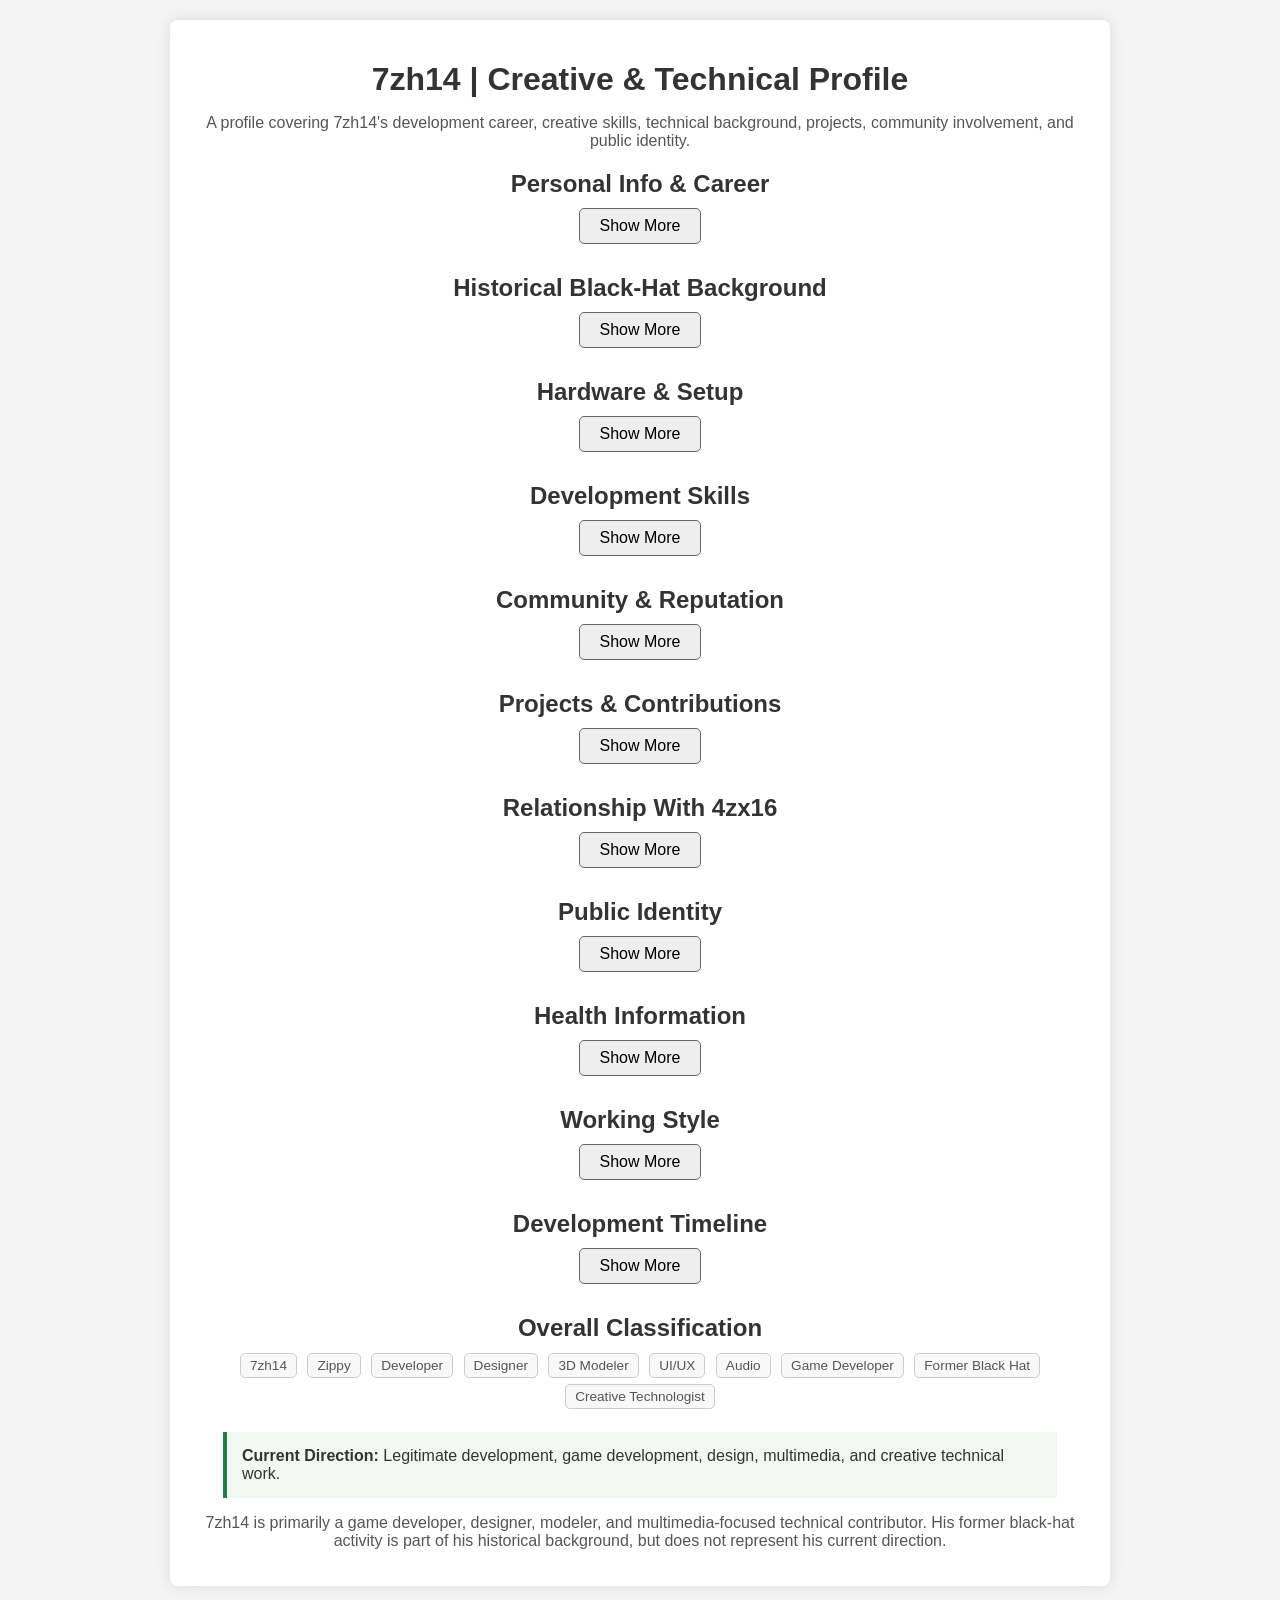
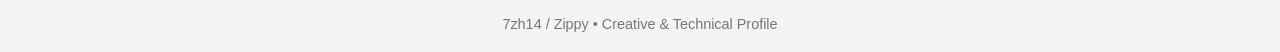
==== individual/7zh14.html @ 6851d2dc "Update 7zh14.html" ====
<!DOCTYPE html>
<html lang="en">
<head>
  <meta charset="UTF-8">
  <meta name="viewport" content="width=device-width, initial-scale=1.0">
  <meta name="robots" content="index, follow">
  <meta name="description" content="Discover the development career, creative work, technical background, community roles, and public presence of 7zh14.">
  <meta name="keywords" content="7zh14, Zippy, Developer, Game Dev, 3D Modeling, UI/UX, Audio Design, Unreal Engine, Unity, Bloodware, Dead Lantern Games, Velxy Studios, ARZA, Krynet">
  <meta name="author" content="7zh14">
  <title>7zh14 | Creative & Technical Profile</title>

  <link rel="stylesheet" href="styles.css">

  <style>
    body {
      font-family: Arial, sans-serif;
      background: #f4f4f4;
      margin: 0;
      padding: 20px;
      color: #333;
    }

    .container {
      max-width: 900px;
      margin: auto;
      background: #fff;
      padding: 20px;
      border-radius: 8px;
      box-shadow: 0 0 15px rgba(0,0,0,0.1);
    }

    h1, h2, h3 {
      text-align: center;
      margin-bottom: 0.5rem;
    }

    p {
      text-align: center;
      color: #555;
    }

    ul {
      max-width: 800px;
      margin: 10px auto 20px auto;
      padding-left: 20px;
    }

    li {
      margin-bottom: 6px;
      color: #444;
    }

    a {
      color: #007acc;
      text-decoration: none;
    }

    a:hover {
      text-decoration: underline;
    }

    button {
      display: block;
      margin: 10px auto 30px auto;
      padding: 0.5rem 1.2rem;
      font-size: 1rem;
      cursor: pointer;
      border-radius: 5px;
      border: 1px solid #666;
      background: #eee;
      transition: background 0.3s ease;
    }

    button:hover {
      background: #ddd;
    }

    .hidden-section {
      display: none;
      max-width: 850px;
      margin: auto;
    }

    .status-box {
      max-width: 800px;
      margin: 15px auto;
      padding: 15px;
      border-left: 4px solid #555;
      background: #f1f1f1;
    }

    .historical {
      border-left-color: #8b0000;
      background: #faf0f0;
    }

    .current {
      border-left-color: #287a45;
      background: #f0f8f2;
    }

    .tag {
      display: inline-block;
      padding: 4px 9px;
      margin: 3px;
      border: 1px solid #ccc;
      border-radius: 5px;
      font-size: 0.85rem;
      color: #555;
      background: #f8f8f8;
    }

    footer {
      margin-top: 30px;
      text-align: center;
      color: #777;
      font-size: 0.9rem;
    }
  </style>
</head>

<body>

<div class="container">

  <h1>7zh14 | Creative & Technical Profile</h1>

  <p>
    A profile covering 7zh14's development career, creative skills,
    technical background, projects, community involvement, and public identity.
  </p>

  <!-- PERSONAL INFO -->
  <section>
    <h2>Personal Info & Career</h2>

    <button type="button" onclick="toggleVisibility('career-details')">
      Show More
    </button>

    <div id="career-details" class="hidden-section">
      <ul>
        <li><strong>Real Name:</strong> Unknown</li>
        <li><strong>Primary Handle:</strong> 7zh14</li>
        <li><strong>Known Alias:</strong> Zippy</li>
        <li><strong>Personality:</strong> ISTP</li>
        <li><strong>Role:</strong> Co-founder of Bloodware Inc., Dead Lantern Games (DLG), Velxy Studios (WSI), ARZA, and Krynet</li>
        <li><strong>Career Timeline:</strong> Roblox development (2018–2024) → Unreal Engine & Unity development (2024–present)</li>
        <li><strong>Primary Skills:</strong> 3D modeling, audio design, UI/UX, light scripting, and game development</li>
        <li><strong>Programming:</strong> Not his primary specialization</li>
        <li><strong>Other Work:</strong> Full-time bar bouncer</li>
      </ul>
    </div>
  </section>

  <!-- HISTORICAL BLACK HAT -->
  <section>
    <h2>Historical Black-Hat Background</h2>

    <button type="button" onclick="toggleVisibility('blackhat-details')">
      Show More
    </button>

    <div id="blackhat-details" class="hidden-section">

      <div class="status-box historical">
        <strong>Historical Status:</strong>
        Former Black Hat
      </div>

      <ul>
        <li>Previously operated as an evil black hat</li>
        <li>Historically involved in underground technical activity</li>
        <li>Previously associated with offensive technical experimentation</li>
        <li>Developed technical knowledge during this period</li>
        <li>Built a reputation within underground technical communities</li>
      </ul>

      <h3>Current Status</h3>

      <div class="status-box current">
        <strong>Current Status:</strong>
        No longer an evil black hat.
      </div>

      <p>
        The black-hat period is historical context rather than a description
        of his current role or activities. His present focus is primarily
        development, game creation, design, multimedia, and legitimate
        technical projects.
      </p>

    </div>
  </section>

  <!-- HARDWARE -->
  <section>
    <h2>Hardware & Setup</h2>

    <button type="button" onclick="toggleVisibility('hardware-details')">
      Show More
    </button>

    <div id="hardware-details" class="hidden-section">

      <h3>Primary Laptop</h3>

      <ul>
        <li><strong>Model:</strong> Acer Predator Helios 16</li>
        <li><strong>CPU:</strong> Intel Core i9-14900HX</li>
        <li><strong>GPU:</strong> NVIDIA RTX 4070</li>
        <li><strong>RAM:</strong> 64 GB DDR5</li>
        <li><strong>Storage:</strong> 2 TB PCIe SSD</li>
      </ul>

      <h3>Consoles</h3>

      <ul>
        <li>PlayStation 3</li>
        <li>Nintendo Entertainment System (NES)</li>
        <li>PlayStation 5</li>
        <li>Xbox One S</li>
        <li>Xbox 360</li>
      </ul>

      <h3>Software & Tools</h3>

      <ul>
        <li>Unreal Engine</li>
        <li>Unity Engine</li>
        <li>Audio editing software</li>
        <li>UI/UX design tools</li>
        <li>3D modeling tools</li>
        <li>Development tools</li>
      </ul>

    </div>
  </section>

  <!-- DEVELOPMENT SKILLS -->
  <section>
    <h2>Development Skills</h2>

    <button type="button" onclick="toggleVisibility('skills-details')">
      Show More
    </button>

    <div id="skills-details" class="hidden-section">

      <h3>3D Modeling</h3>

      <ul>
        <li>3D asset creation</li>
        <li>Game assets</li>
        <li>Modeling for game projects</li>
        <li>Asset preparation and integration</li>
      </ul>

      <h3>UI/UX</h3>

      <ul>
        <li>User-interface design</li>
        <li>User-experience design</li>
        <li>Interface assets</li>
        <li>Visual layout</li>
        <li>Creative direction</li>
      </ul>

      <h3>Audio</h3>

      <ul>
        <li>Audio production</li>
        <li>Sound design</li>
        <li>Audio editing</li>
        <li>Music-related creative work</li>
      </ul>

      <h3>Scripting</h3>

      <ul>
        <li>Light scripting</li>
        <li>Game scripting</li>
        <li>Automation-oriented scripting</li>
        <li>Supporting programming work</li>
      </ul>

      <h3>Programming</h3>

      <p>
        Programming is not his primary specialization. He is more strongly
        associated with design, modeling, UI/UX, audio, and multimedia than
        with dedicated software engineering.
      </p>

    </div>
  </section>

  <!-- COMMUNITY -->
  <section>
    <h2>Community & Reputation</h2>

    <button type="button" onclick="toggleVisibility('community-details')">
      Show More
    </button>

    <div id="community-details" class="hidden-section">

      <ul>
        <li>Known primarily as a designer, modeler, and multimedia contributor</li>
        <li>Active in game-development communities</li>
        <li>Contributes UI/UX, models, audio, and scripting</li>
        <li>Associated with Degenerates Network</li>
        <li>Maintains a close friendship with 4zx16</li>
        <li>Collaborates with 4zx16 on multiple projects</li>
      </ul>

    </div>
  </section>

  <!-- PROJECTS -->
  <section>
    <h2>Projects & Contributions</h2>

    <button type="button" onclick="toggleVisibility('projects-details')">
      Show More
    </button>

    <div id="projects-details" class="hidden-section">

      <h3>Dead Lantern Games (DLG)</h3>

      <ul>
        <li>Contributes to mature horror and shooter projects</li>
        <li>Uses Unreal Engine</li>
        <li>Involved in creative development</li>
        <li>Contributes game assets, modeling, UI, and multimedia work</li>
      </ul>

      <h3>Velxy Studios (WSI)</h3>

      <ul>
        <li>Contributes to Unity-powered projects</li>
        <li>Focused toward youth-friendly game development</li>
        <li>Involved in creative and production work</li>
      </ul>

      <h3>ARZA</h3>

      <ul>
        <li>Co-founder</li>
        <li>Associated with PC hardware projects</li>
      </ul>

      <h3>Bloodware Inc.</h3>

      <ul>
        <li>Co-founder</li>
        <li>Associated with multiple independent projects and brands</li>
      </ul>

      <h3>Krynet</h3>

      <ul>
        <li>Co-founder</li>
        <li>Collaborates on the project with 4zx16</li>
        <li>Contributes from the creative and design side of the project</li>
      </ul>

    </div>
  </section>

  <!-- RELATIONSHIP -->
  <section>
    <h2>Relationship With 4zx16</h2>

    <button type="button" onclick="toggleVisibility('relationship-details')">
      Show More
    </button>

    <div id="relationship-details" class="hidden-section">

      <p>
        7zh14 and 4zx16 are close friends and long-term collaborators.
        Their individual specialties are distinct, despite working together
        on multiple projects.
      </p>

      <h3>7zh14's Focus</h3>

      <ul>
        <li>3D modeling</li>
        <li>UI/UX</li>
        <li>Audio</li>
        <li>Creative development</li>
        <li>Game development</li>
        <li>Light scripting</li>
        <li>Asset creation</li>
      </ul>

      <h3>Collaboration</h3>

      <ul>
        <li>Works with 4zx16 on shared projects</li>
        <li>Contributes creative and design work where appropriate</li>
        <li>Maintains a separate technical specialization</li>
      </ul>

    </div>
  </section>

  <!-- PUBLIC IDENTITY -->
  <section>
    <h2>Public Identity</h2>

    <button type="button" onclick="toggleVisibility('identity-details')">
      Show More
    </button>

    <div id="identity-details" class="hidden-section">

      <h3>Primary Identity</h3>

      <ul>
        <li><strong>Handle:</strong> 7zh14</li>
        <li><strong>Alias:</strong> Zippy</li>
      </ul>

      <h3>Public Platforms</h3>

      <ul>
        <li>Roblox</li>
        <li>Carrd</li>
        <li>SoundCloud</li>
        <li>Twitch</li>
        <li>Development and project pages</li>
      </ul>

      <h3>Roblox</h3>

      <ul>
        <li><strong>Legacy Identifier:</strong> 2828838275</li>
      </ul>

    </div>
  </section>

  <!-- HEALTH -->
  <section>
    <h2>Health Information</h2>

    <button type="button" onclick="toggleVisibility('health-details')">
      Show More
    </button>

    <div id="health-details" class="hidden-section">

      <ul>
        <li>CIPA / vision impairment</li>
        <li>GERD</li>
        <li>ADHD</li>
        <li>Cachexia</li>
        <li>Anxiety</li>
      </ul>

    </div>
  </section>

  <!-- WORKING STYLE -->
  <section>
    <h2>Working Style</h2>

    <button type="button" onclick="toggleVisibility('working-details')">
      Show More
    </button>

    <div id="working-details" class="hidden-section">

      <ul>
        <li>Highly independent</li>
        <li>Hands-on and experimentation-oriented</li>
        <li>Creative and technically inclined</li>
        <li>Comfortable across multiple game-development disciplines</li>
        <li>Moves between modeling, UI, audio, and scripting</li>
        <li>Focused on practical creation and experimentation</li>
        <li>Works alongside technically specialized collaborators</li>
      </ul>

    </div>
  </section>

  <!-- DEVELOPMENT TIMELINE -->
  <section>
    <h2>Development Timeline</h2>

    <button type="button" onclick="toggleVisibility('timeline-details')">
      Show More
    </button>

    <div id="timeline-details" class="hidden-section">

      <h3>2018–2024 — Roblox Era</h3>

      <ul>
        <li>Roblox development</li>
        <li>Game scripting</li>
        <li>Game assets</li>
        <li>Modeling</li>
        <li>Creative experimentation</li>
      </ul>

      <h3>2024–Present — Broader Game Development</h3>

      <ul>
        <li>Transitioned toward Unreal Engine and Unity</li>
        <li>Expanded into 3D modeling</li>
        <li>Expanded UI/UX work</li>
        <li>Expanded audio and multimedia work</li>
        <li>Continued game-development and scripting work</li>
      </ul>

      <h3>Historical Security Period</h3>

      <ul>
        <li>Previously operated as an evil black hat</li>
        <li>Participated in underground technical activity</li>
        <li>Developed adversarial technical knowledge</li>
      </ul>

      <h3>Current Period</h3>

      <ul>
        <li>No longer operates as an evil black hat</li>
        <li>Focused on legitimate development</li>
        <li>Game development</li>
        <li>Creative technology</li>
        <li>Design and multimedia</li>
      </ul>

    </div>
  </section>

  <!-- CLASSIFICATION -->
  <section>
    <h2>Overall Classification</h2>

    <div style="text-align:center; max-width:850px; margin:auto;">

      <span class="tag">7zh14</span>
      <span class="tag">Zippy</span>
      <span class="tag">Developer</span>
      <span class="tag">Designer</span>
      <span class="tag">3D Modeler</span>
      <span class="tag">UI/UX</span>
      <span class="tag">Audio</span>
      <span class="tag">Game Developer</span>
      <span class="tag">Former Black Hat</span>
      <span class="tag">Creative Technologist</span>

    </div>

    <div class="status-box current" style="margin-top:20px;">
      <strong>Current Direction:</strong>
      Legitimate development, game development, design,
      multimedia, and creative technical work.
    </div>

    <p>
      7zh14 is primarily a game developer, designer, modeler, and
      multimedia-focused technical contributor. His former black-hat
      activity is part of his historical background, but does not
      represent his current direction.
    </p>

  </section>

</div>

<footer>
  7zh14 / Zippy • Creative & Technical Profile
</footer>

<script src="script.js" defer></script>

</body>
</html>
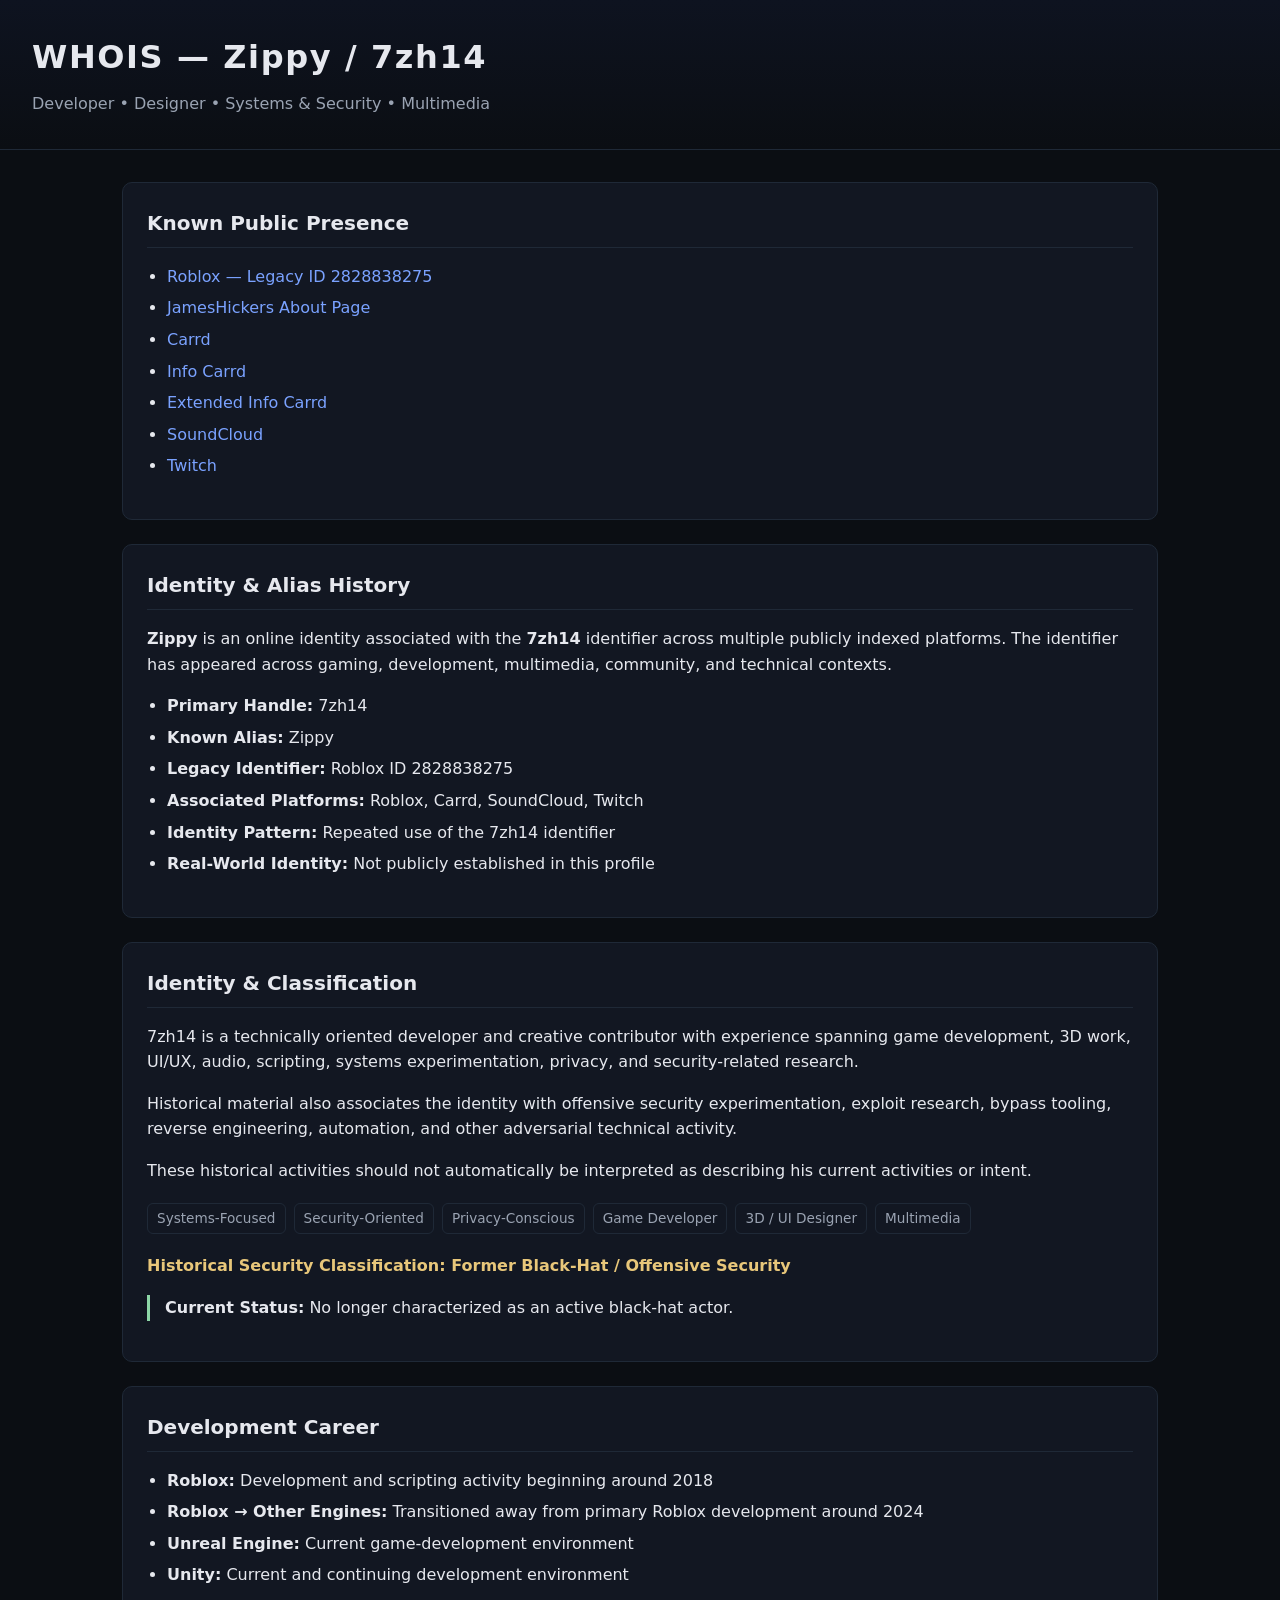
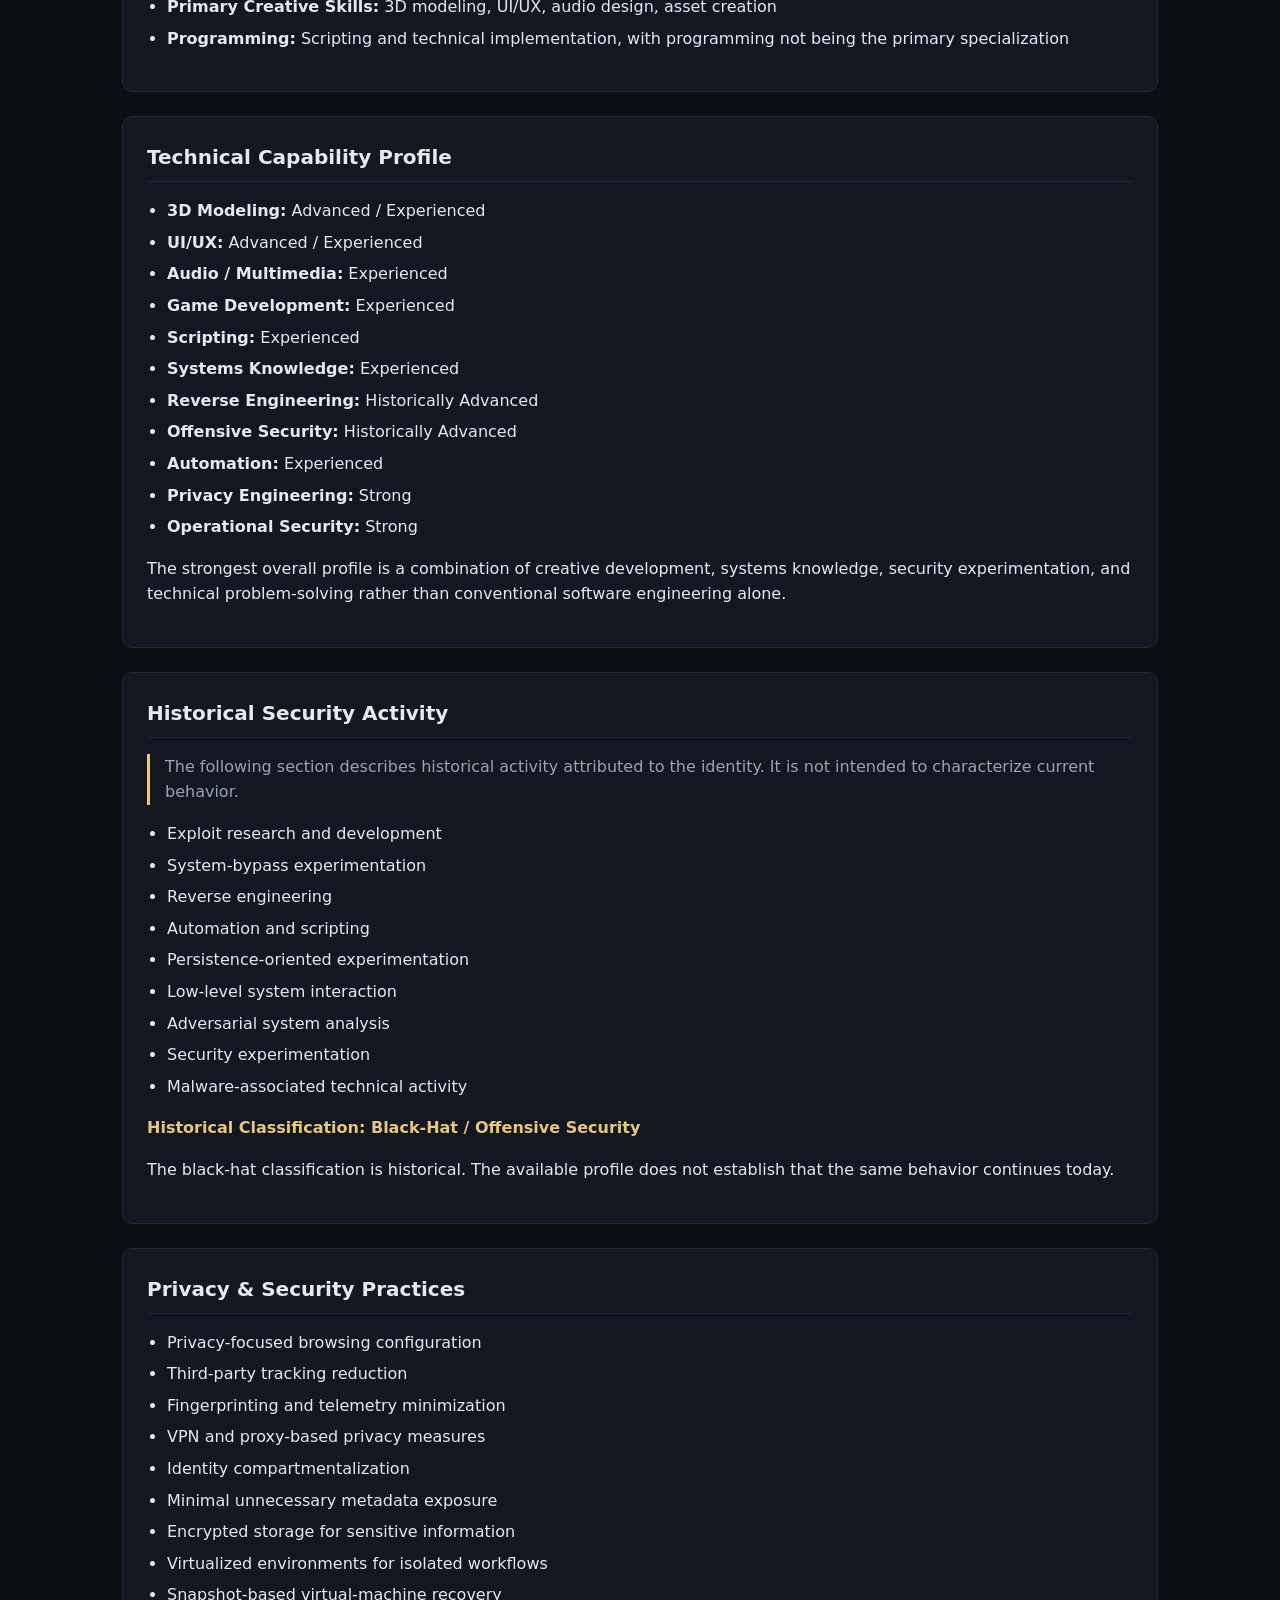
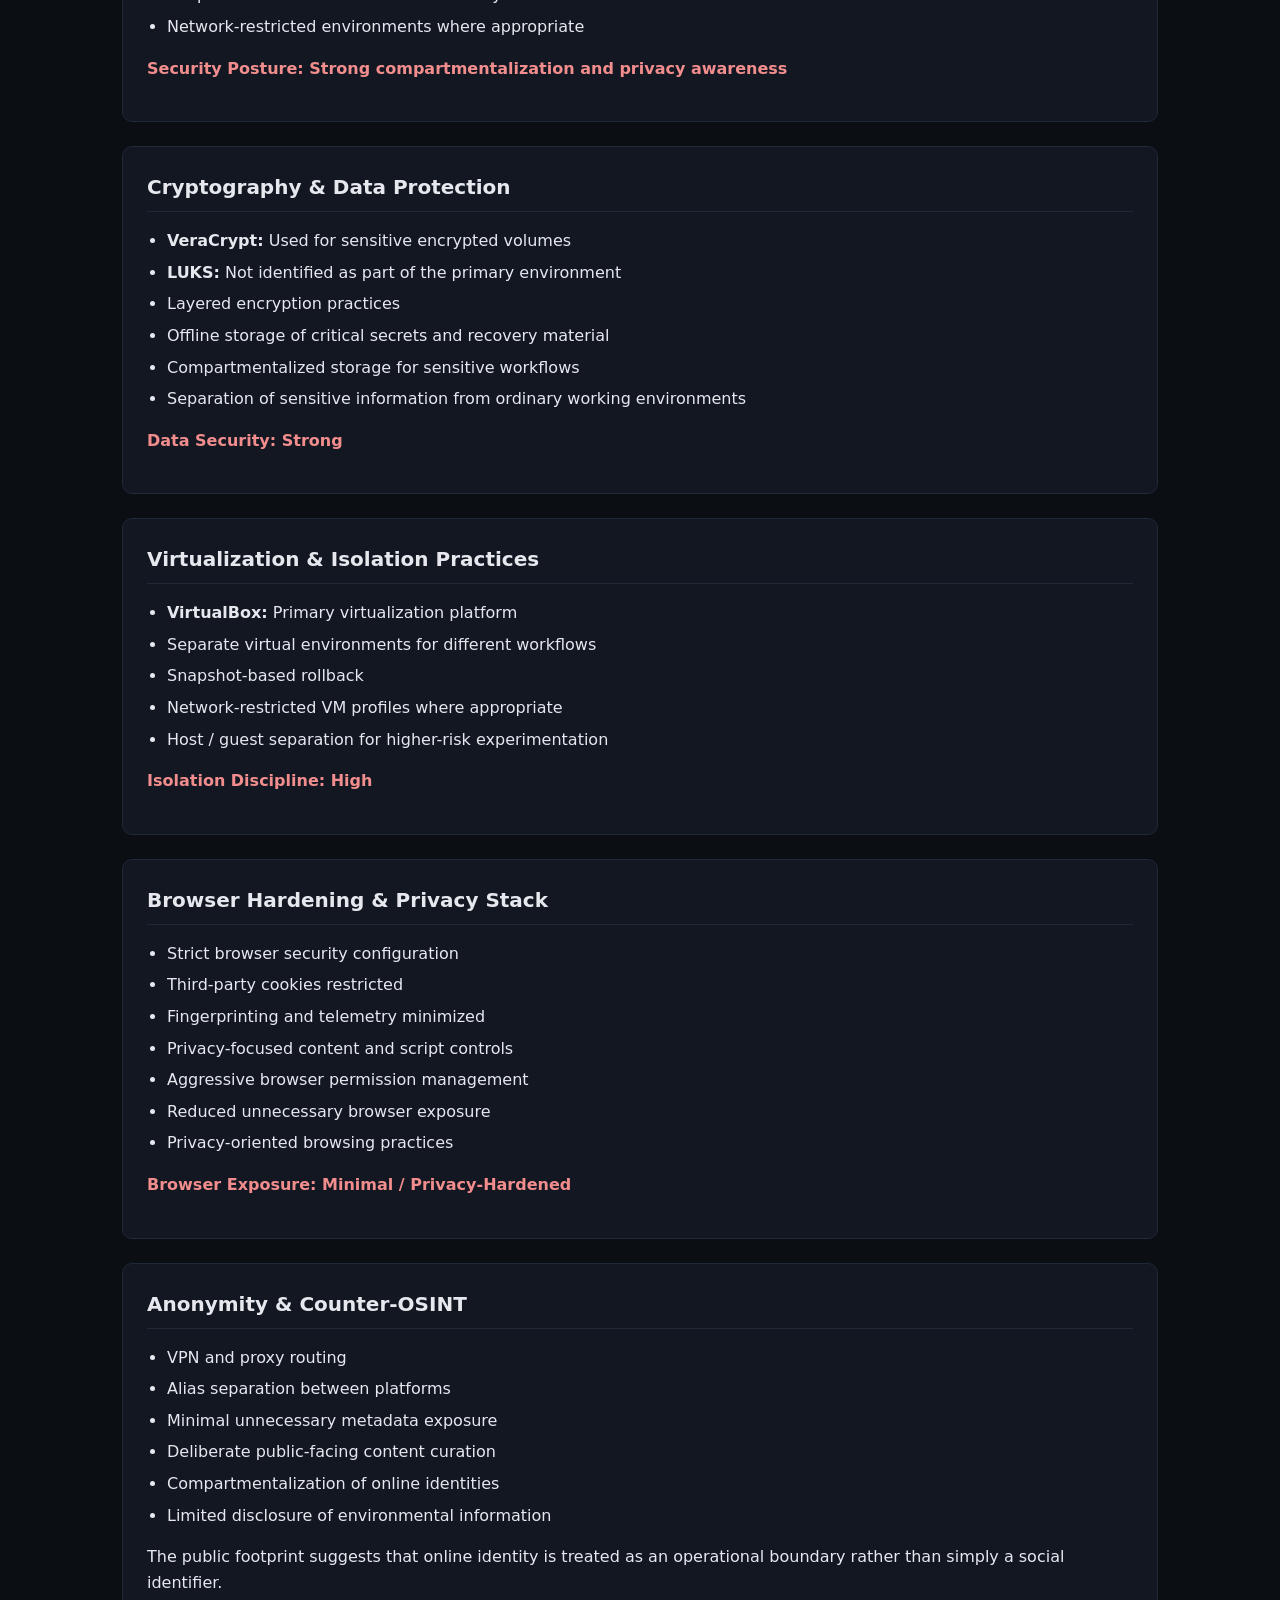
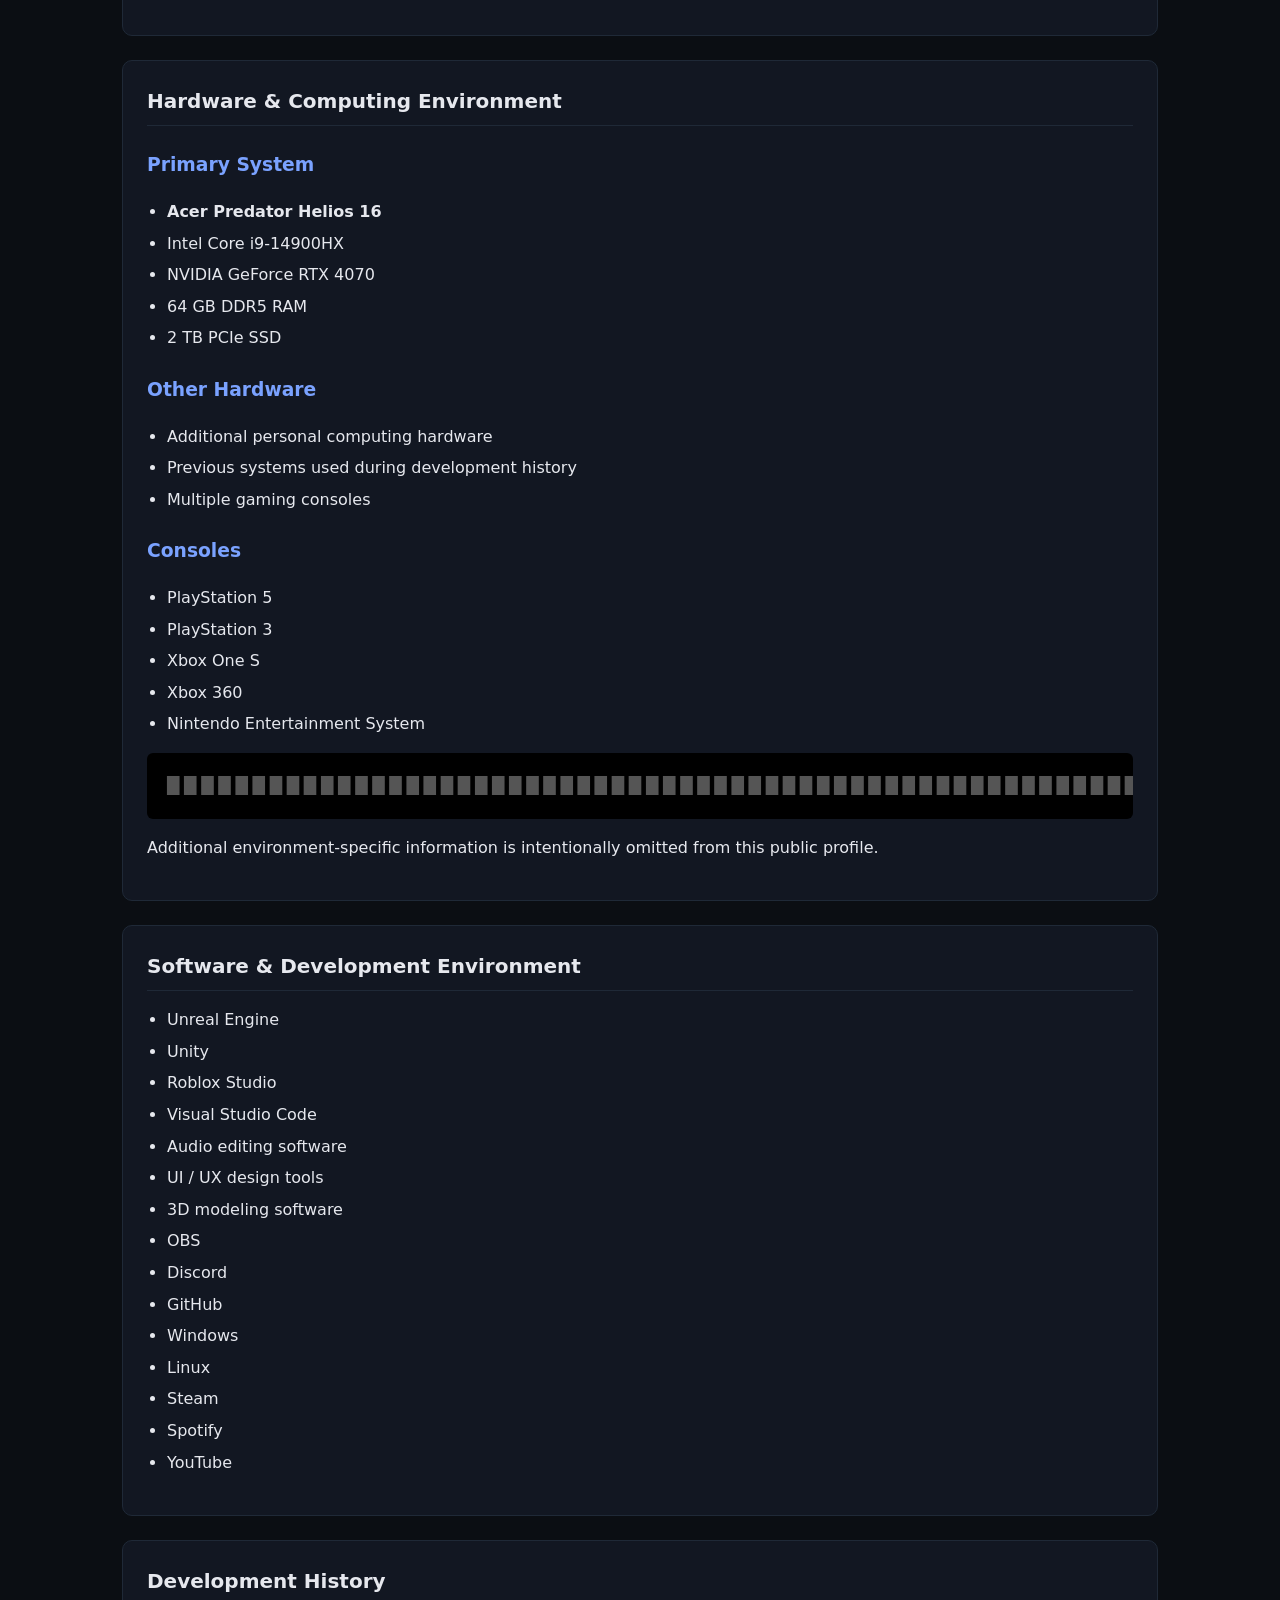
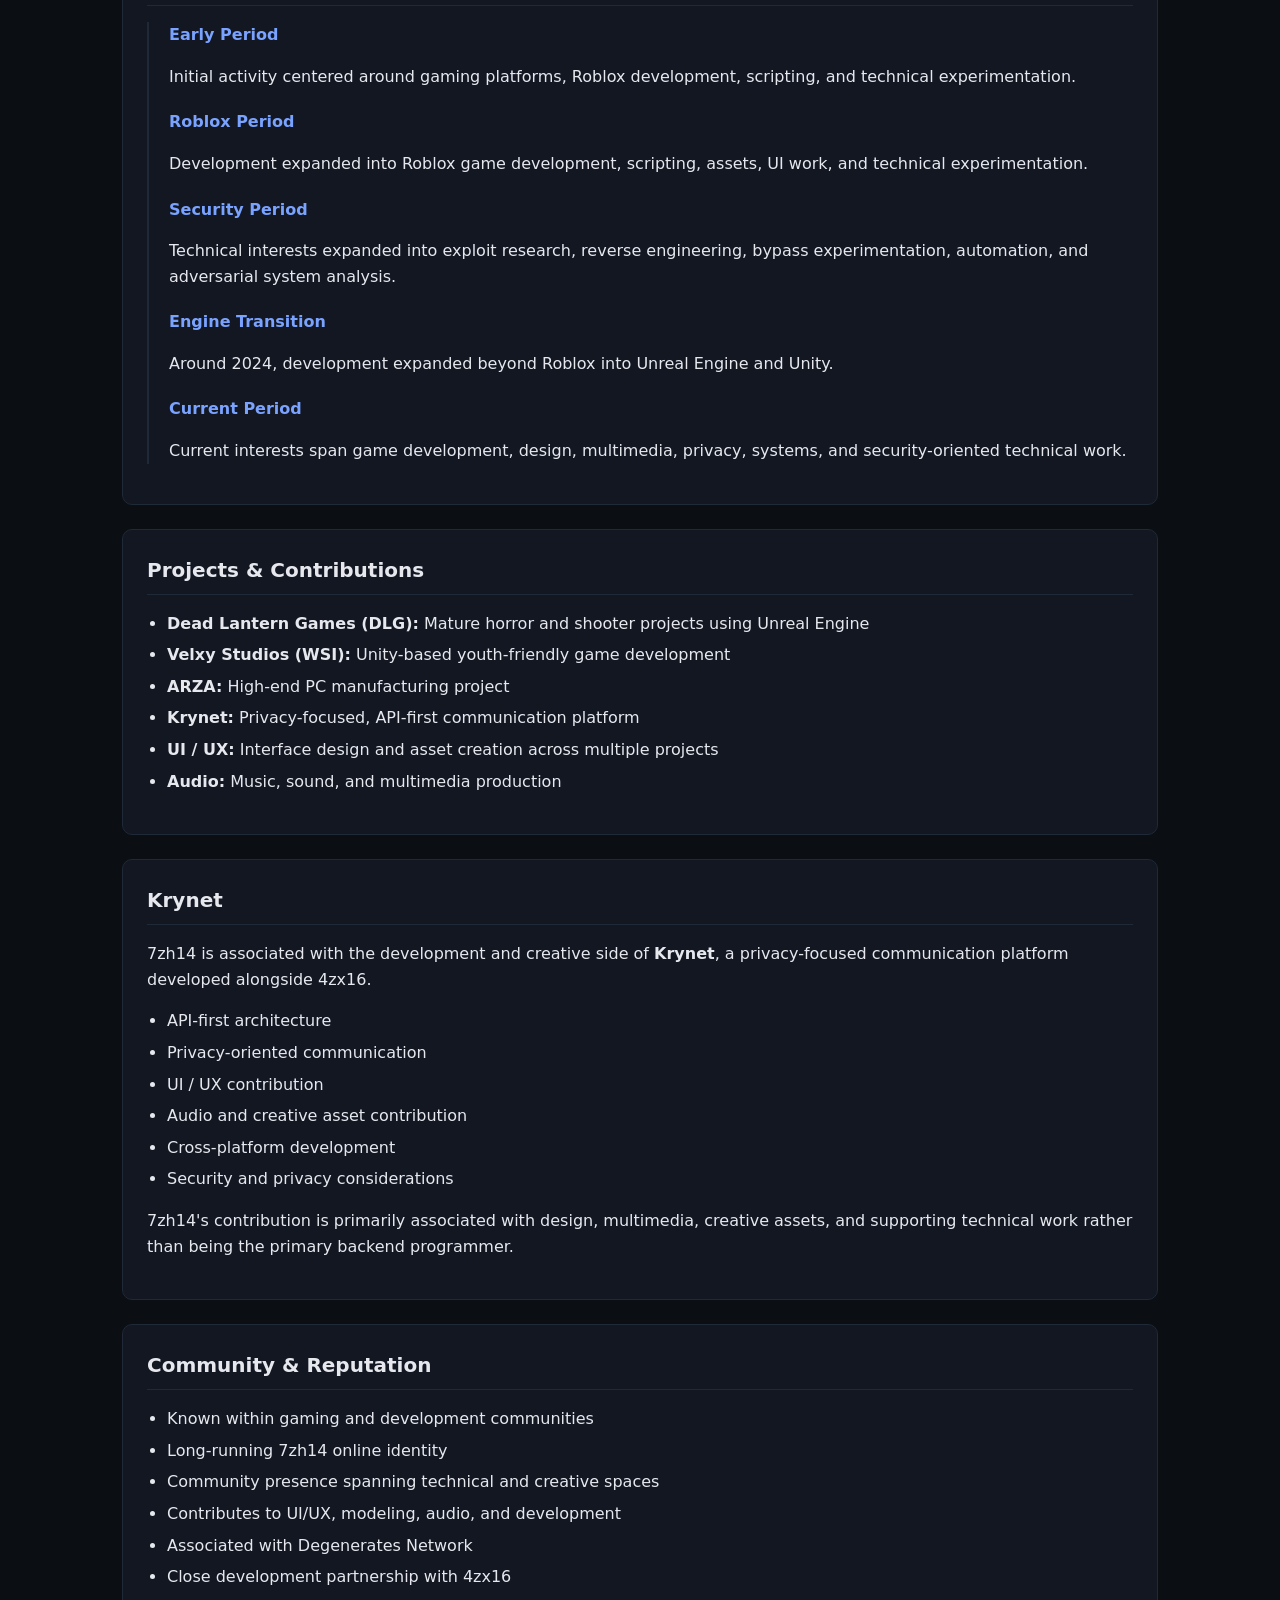
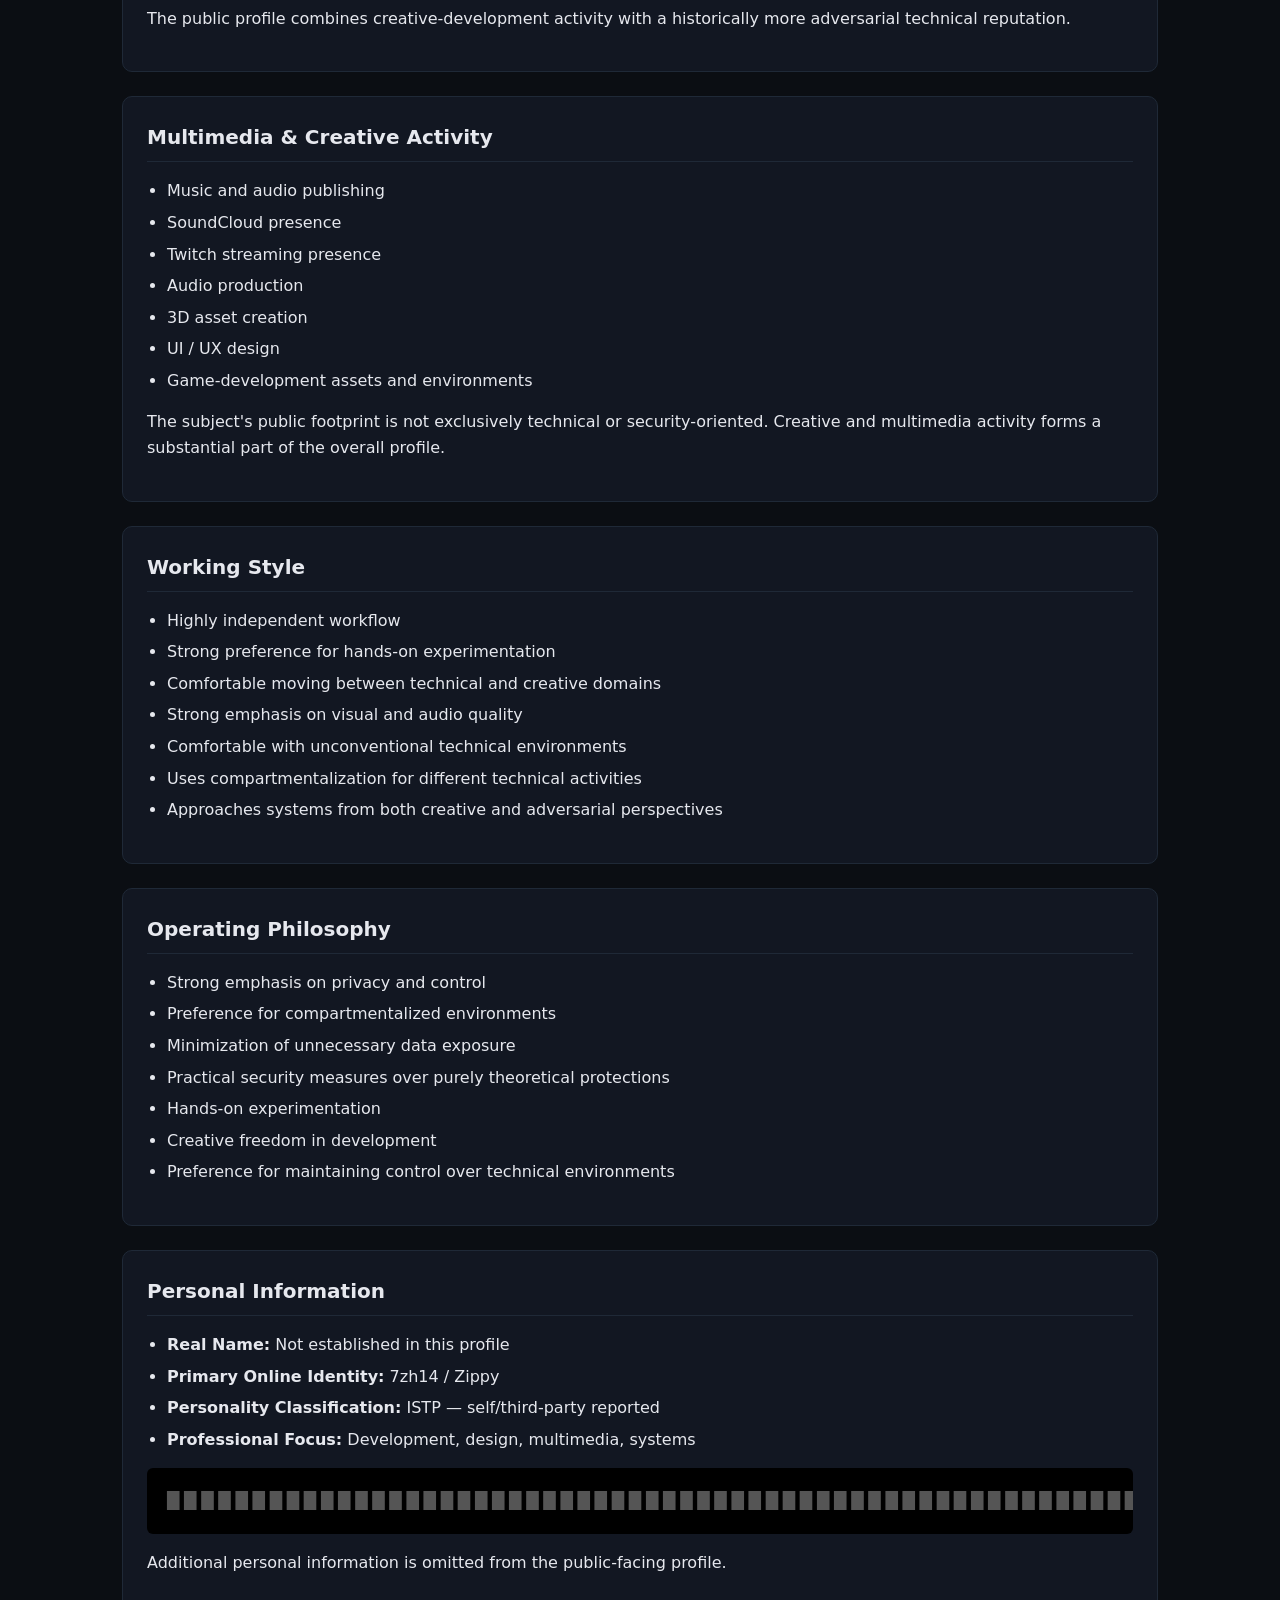
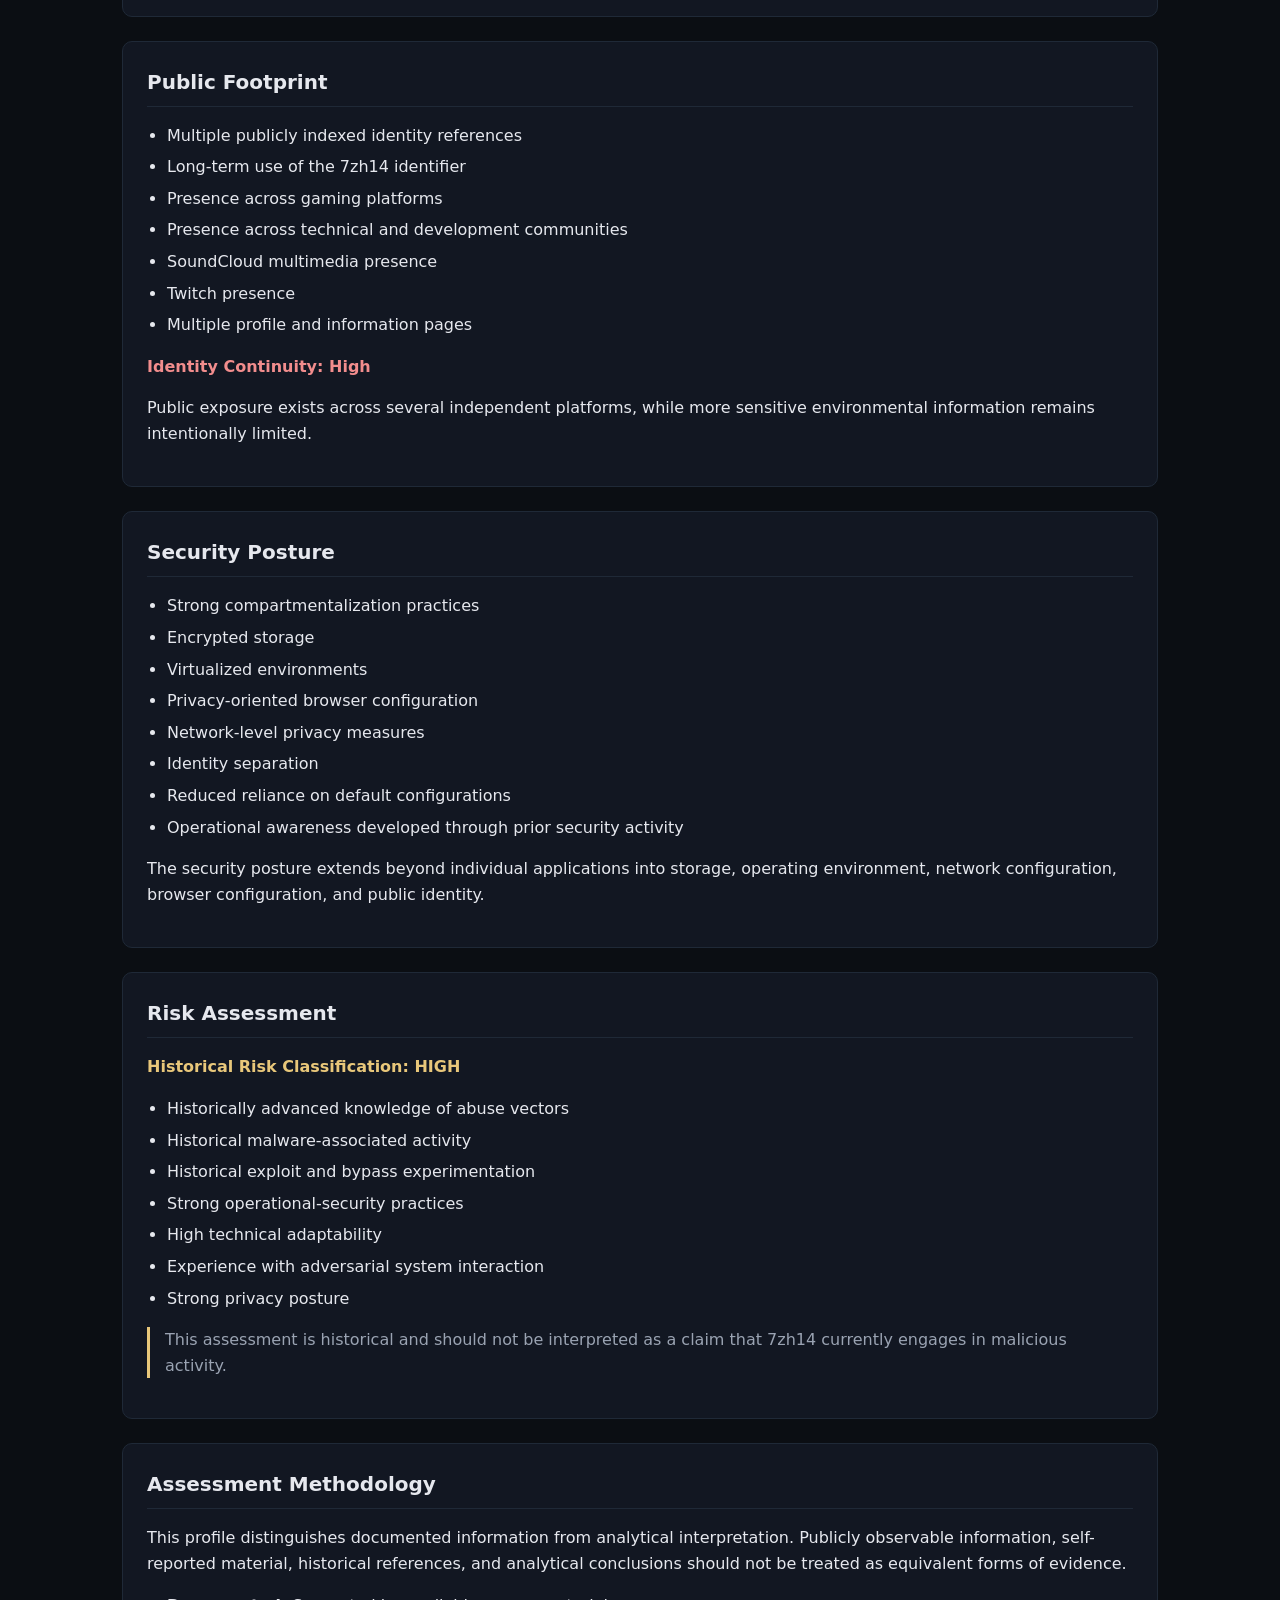
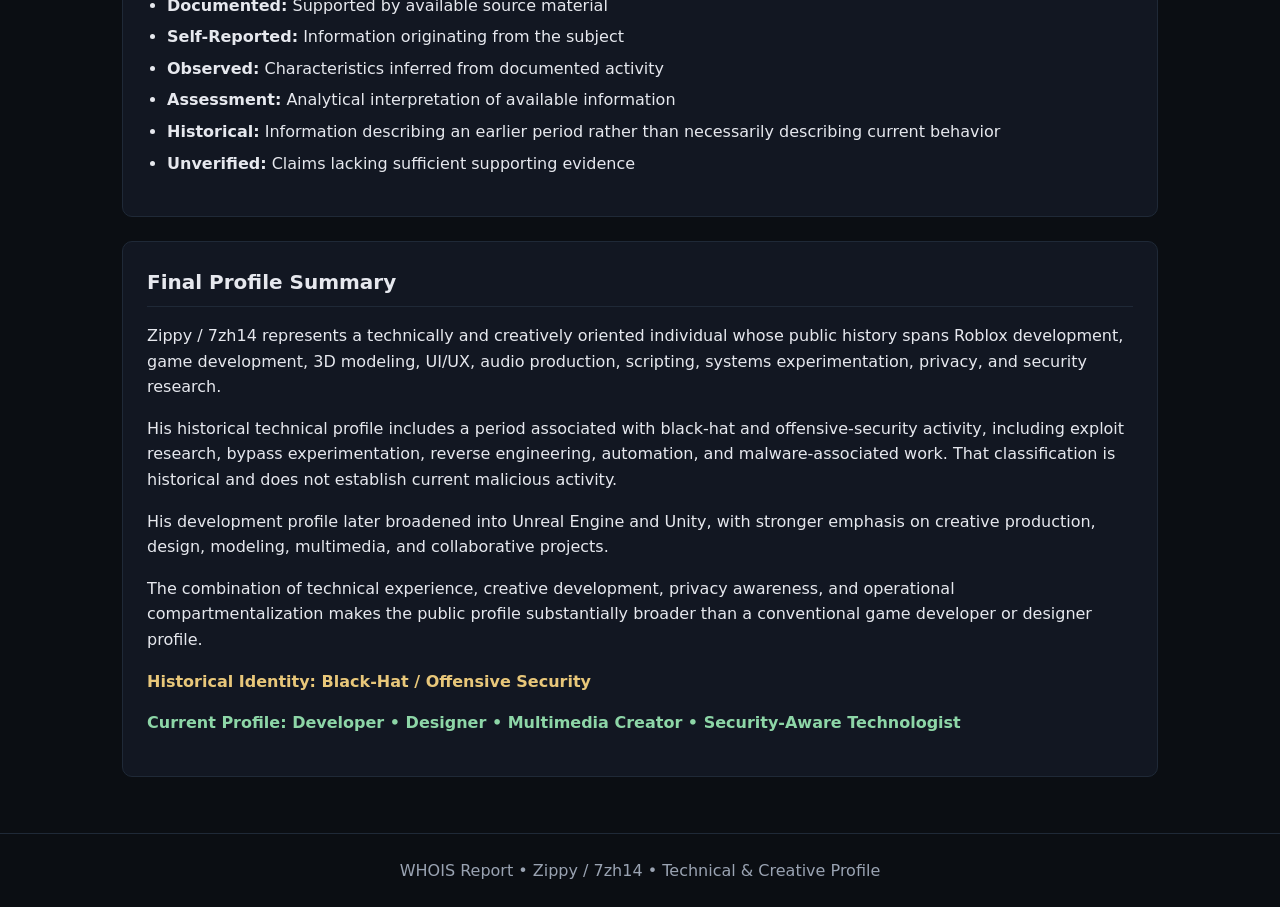
==== commit 6f6bcca4: "Update 7zh14.html" ====
--- a/individual/7zh14.html
+++ b/individual/7zh14.html
@@ -4,582 +4,1092 @@
   <meta charset="UTF-8">
   <meta name="viewport" content="width=device-width, initial-scale=1.0">
   <meta name="robots" content="index, follow">
-  <meta name="description" content="Discover the development career, creative work, technical background, community roles, and public presence of 7zh14.">
-  <meta name="keywords" content="7zh14, Zippy, Developer, Game Dev, 3D Modeling, UI/UX, Audio Design, Unreal Engine, Unity, Bloodware, Dead Lantern Games, Velxy Studios, ARZA, Krynet">
+
+  <meta
+    name="description"
+    content="7zh14 / Zippy — technical, creative, development, security, multimedia, and community profile."
+  >
+
+  <meta
+    name="keywords"
+    content="7zh14, Zippy, Developer, Roblox, Unreal Engine, Unity, UI/UX, 3D Modeling, Security, Reverse Engineering, SoundCloud, Twitch"
+  >
+
   <meta name="author" content="7zh14">
-  <title>7zh14 | Creative & Technical Profile</title>
+
+  <title>7zh14 | Zippy — Technical & Creative Profile</title>
 
   <link rel="stylesheet" href="styles.css">
 
   <style>
+    :root {
+      --bg:#0b0e13;
+      --panel:#121722;
+      --text:#e6e8ee;
+      --muted:#9aa3b2;
+      --accent:#7aa2ff;
+      --border:#1f2937;
+      --danger:#f28d8d;
+      --success:#8dd6a7;
+      --warning:#e8c77a;
+    }
+
+    * {
+      box-sizing:border-box;
+    }
+
     body {
-      font-family: Arial, sans-serif;
-      background: #f4f4f4;
-      margin: 0;
-      padding: 20px;
-      color: #333;
-    }
-
-    .container {
-      max-width: 900px;
-      margin: auto;
-      background: #fff;
-      padding: 20px;
-      border-radius: 8px;
-      box-shadow: 0 0 15px rgba(0,0,0,0.1);
-    }
-
-    h1, h2, h3 {
-      text-align: center;
-      margin-bottom: 0.5rem;
-    }
-
-    p {
-      text-align: center;
-      color: #555;
+      margin:0;
+      font-family:system-ui,-apple-system,BlinkMacSystemFont,"Segoe UI",sans-serif;
+      background:var(--bg);
+      color:var(--text);
+      line-height:1.6;
+    }
+
+    header {
+      padding:32px;
+      border-bottom:1px solid var(--border);
+      background:linear-gradient(180deg,#0e1320,#0b0e13);
+    }
+
+    header h1 {
+      margin:0;
+      font-size:2rem;
+      letter-spacing:.05em;
+    }
+
+    header p {
+      margin:8px 0 0;
+      color:var(--muted);
+    }
+
+    main {
+      max-width:1100px;
+      margin:0 auto;
+      padding:32px;
+    }
+
+    section {
+      background:var(--panel);
+      border:1px solid var(--border);
+      border-radius:10px;
+      padding:24px;
+      margin-bottom:24px;
+    }
+
+    section h2 {
+      margin-top:0;
+      border-bottom:1px solid var(--border);
+      padding-bottom:8px;
+      margin-bottom:16px;
+      font-size:1.25rem;
+    }
+
+    section h3 {
+      color:var(--accent);
+      margin-top:24px;
     }
 
     ul {
-      max-width: 800px;
-      margin: 10px auto 20px auto;
-      padding-left: 20px;
+      padding-left:20px;
     }
 
     li {
-      margin-bottom: 6px;
-      color: #444;
+      margin-bottom:6px;
     }
 
     a {
-      color: #007acc;
-      text-decoration: none;
+      color:var(--accent);
+      text-decoration:none;
     }
 
     a:hover {
-      text-decoration: underline;
-    }
-
-    button {
-      display: block;
-      margin: 10px auto 30px auto;
-      padding: 0.5rem 1.2rem;
-      font-size: 1rem;
-      cursor: pointer;
-      border-radius: 5px;
-      border: 1px solid #666;
-      background: #eee;
-      transition: background 0.3s ease;
-    }
-
-    button:hover {
-      background: #ddd;
-    }
-
-    .hidden-section {
-      display: none;
-      max-width: 850px;
-      margin: auto;
-    }
-
-    .status-box {
-      max-width: 800px;
-      margin: 15px auto;
-      padding: 15px;
-      border-left: 4px solid #555;
-      background: #f1f1f1;
-    }
-
-    .historical {
-      border-left-color: #8b0000;
-      background: #faf0f0;
-    }
-
-    .current {
-      border-left-color: #287a45;
-      background: #f0f8f2;
-    }
-
-    .tag {
-      display: inline-block;
-      padding: 4px 9px;
-      margin: 3px;
-      border: 1px solid #ccc;
-      border-radius: 5px;
-      font-size: 0.85rem;
-      color: #555;
-      background: #f8f8f8;
+      text-decoration:underline;
+    }
+
+    .risk-high {
+      color:var(--danger);
+      font-weight:700;
+    }
+
+    .status-active {
+      color:var(--success);
+      font-weight:700;
+    }
+
+    .status-former {
+      color:var(--warning);
+      font-weight:700;
+    }
+
+    .redacted {
+      background:#000;
+      color:#555;
+      text-align:center;
+      padding:20px;
+      letter-spacing:.3em;
+      border-radius:6px;
+      overflow:hidden;
+    }
+
+    .classification {
+      display:inline-block;
+      border:1px solid var(--border);
+      border-radius:6px;
+      padding:4px 9px;
+      margin:3px 3px 3px 0;
+      color:var(--muted);
+      font-size:.85rem;
+    }
+
+    .timeline {
+      border-left:2px solid var(--border);
+      padding-left:20px;
+    }
+
+    .timeline-item {
+      margin-bottom:20px;
+    }
+
+    .timeline-item:last-child {
+      margin-bottom:0;
+    }
+
+    .timeline-item strong {
+      color:var(--accent);
+    }
+
+    .notice {
+      border-left:3px solid var(--warning);
+      padding-left:15px;
+      color:var(--muted);
+    }
+
+    .success-box {
+      border-left:3px solid var(--success);
+      padding-left:15px;
     }
 
     footer {
-      margin-top: 30px;
-      text-align: center;
-      color: #777;
-      font-size: 0.9rem;
+      padding:24px;
+      text-align:center;
+      color:var(--muted);
+      border-top:1px solid var(--border);
+    }
+
+    @media (max-width:800px) {
+      main {
+        padding:16px;
+      }
+
+      header {
+        padding:24px 16px;
+      }
     }
   </style>
 </head>
 
 <body>
 
-<div class="container">
-
-  <h1>7zh14 | Creative & Technical Profile</h1>
-
-  <p>
-    A profile covering 7zh14's development career, creative skills,
-    technical background, projects, community involvement, and public identity.
-  </p>
-
-  <!-- PERSONAL INFO -->
-  <section>
-    <h2>Personal Info & Career</h2>
-
-    <button type="button" onclick="toggleVisibility('career-details')">
-      Show More
-    </button>
-
-    <div id="career-details" class="hidden-section">
-      <ul>
-        <li><strong>Real Name:</strong> Unknown</li>
-        <li><strong>Primary Handle:</strong> 7zh14</li>
-        <li><strong>Known Alias:</strong> Zippy</li>
-        <li><strong>Personality:</strong> ISTP</li>
-        <li><strong>Role:</strong> Co-founder of Bloodware Inc., Dead Lantern Games (DLG), Velxy Studios (WSI), ARZA, and Krynet</li>
-        <li><strong>Career Timeline:</strong> Roblox development (2018–2024) → Unreal Engine & Unity development (2024–present)</li>
-        <li><strong>Primary Skills:</strong> 3D modeling, audio design, UI/UX, light scripting, and game development</li>
-        <li><strong>Programming:</strong> Not his primary specialization</li>
-        <li><strong>Other Work:</strong> Full-time bar bouncer</li>
-      </ul>
+<header>
+  <h1>WHOIS — Zippy / 7zh14</h1>
+  <p>Developer • Designer • Systems & Security • Multimedia</p>
+</header>
+
+<main>
+
+<!-- ========================================================= -->
+<!-- PUBLIC PRESENCE -->
+<!-- ========================================================= -->
+
+<section>
+  <h2>Known Public Presence</h2>
+
+  <ul>
+    <li>
+      <a
+        href="https://www.rolimons.com/player/2828838275"
+        target="_blank"
+        rel="noopener noreferrer"
+      >
+        Roblox — Legacy ID 2828838275
+      </a>
+    </li>
+
+    <li>
+      <a
+        href="https://jameshickers.github.io/About/7zh14.html"
+        target="_blank"
+        rel="noopener noreferrer"
+      >
+        JamesHickers About Page
+      </a>
+    </li>
+
+    <li>
+      <a
+        href="https://7zh14.carrd.co"
+        target="_blank"
+        rel="noopener noreferrer"
+      >
+        Carrd
+      </a>
+    </li>
+
+    <li>
+      <a
+        href="https://7zh14-info.carrd.co/"
+        target="_blank"
+        rel="noopener noreferrer"
+      >
+        Info Carrd
+      </a>
+    </li>
+
+    <li>
+      <a
+        href="https://7zh14-info2.carrd.co/"
+        target="_blank"
+        rel="noopener noreferrer"
+      >
+        Extended Info Carrd
+      </a>
+    </li>
+
+    <li>
+      <a
+        href="https://soundcloud.com/7zh14s"
+        target="_blank"
+        rel="noopener noreferrer"
+      >
+        SoundCloud
+      </a>
+    </li>
+
+    <li>
+      <a
+        href="https://www.twitch.tv/7zh14"
+        target="_blank"
+        rel="noopener noreferrer"
+      >
+        Twitch
+      </a>
+    </li>
+  </ul>
+</section>
+
+
+<!-- ========================================================= -->
+<!-- IDENTITY -->
+<!-- ========================================================= -->
+
+<section>
+  <h2>Identity & Alias History</h2>
+
+  <p>
+    <strong>Zippy</strong> is an online identity associated with the
+    <strong>7zh14</strong> identifier across multiple publicly indexed
+    platforms. The identifier has appeared across gaming, development,
+    multimedia, community, and technical contexts.
+  </p>
+
+  <ul>
+    <li><strong>Primary Handle:</strong> 7zh14</li>
+    <li><strong>Known Alias:</strong> Zippy</li>
+    <li><strong>Legacy Identifier:</strong> Roblox ID 2828838275</li>
+    <li><strong>Associated Platforms:</strong> Roblox, Carrd, SoundCloud, Twitch</li>
+    <li><strong>Identity Pattern:</strong> Repeated use of the 7zh14 identifier</li>
+    <li><strong>Real-World Identity:</strong> Not publicly established in this profile</li>
+  </ul>
+</section>
+
+
+<!-- ========================================================= -->
+<!-- CURRENT CLASSIFICATION -->
+<!-- ========================================================= -->
+
+<section>
+  <h2>Identity & Classification</h2>
+
+  <p>
+    7zh14 is a technically oriented developer and creative contributor
+    with experience spanning game development, 3D work, UI/UX, audio,
+    scripting, systems experimentation, privacy, and security-related
+    research.
+  </p>
+
+  <p>
+    Historical material also associates the identity with offensive
+    security experimentation, exploit research, bypass tooling,
+    reverse engineering, automation, and other adversarial technical
+    activity.
+  </p>
+
+  <p>
+    These historical activities should not automatically be interpreted
+    as describing his current activities or intent.
+  </p>
+
+  <p>
+    <span class="classification">Systems-Focused</span>
+    <span class="classification">Security-Oriented</span>
+    <span class="classification">Privacy-Conscious</span>
+    <span class="classification">Game Developer</span>
+    <span class="classification">3D / UI Designer</span>
+    <span class="classification">Multimedia</span>
+  </p>
+
+  <p class="status-former">
+    <strong>Historical Security Classification:</strong>
+    Former Black-Hat / Offensive Security
+  </p>
+
+  <p class="success-box">
+    <strong>Current Status:</strong>
+    No longer characterized as an active black-hat actor.
+  </p>
+</section>
+
+
+<!-- ========================================================= -->
+<!-- CAREER -->
+<!-- ========================================================= -->
+
+<section>
+  <h2>Development Career</h2>
+
+  <ul>
+    <li>
+      <strong>Roblox:</strong>
+      Development and scripting activity beginning around 2018
+    </li>
+
+    <li>
+      <strong>Roblox → Other Engines:</strong>
+      Transitioned away from primary Roblox development around 2024
+    </li>
+
+    <li>
+      <strong>Unreal Engine:</strong>
+      Current game-development environment
+    </li>
+
+    <li>
+      <strong>Unity:</strong>
+      Current and continuing development environment
+    </li>
+
+    <li>
+      <strong>Primary Creative Skills:</strong>
+      3D modeling, UI/UX, audio design, asset creation
+    </li>
+
+    <li>
+      <strong>Programming:</strong>
+      Scripting and technical implementation, with programming not being
+      the primary specialization
+    </li>
+  </ul>
+</section>
+
+
+<!-- ========================================================= -->
+<!-- TECHNICAL CAPABILITY -->
+<!-- ========================================================= -->
+
+<section>
+  <h2>Technical Capability Profile</h2>
+
+  <ul>
+    <li><strong>3D Modeling:</strong> Advanced / Experienced</li>
+    <li><strong>UI/UX:</strong> Advanced / Experienced</li>
+    <li><strong>Audio / Multimedia:</strong> Experienced</li>
+    <li><strong>Game Development:</strong> Experienced</li>
+    <li><strong>Scripting:</strong> Experienced</li>
+    <li><strong>Systems Knowledge:</strong> Experienced</li>
+    <li><strong>Reverse Engineering:</strong> Historically Advanced</li>
+    <li><strong>Offensive Security:</strong> Historically Advanced</li>
+    <li><strong>Automation:</strong> Experienced</li>
+    <li><strong>Privacy Engineering:</strong> Strong</li>
+    <li><strong>Operational Security:</strong> Strong</li>
+  </ul>
+
+  <p>
+    The strongest overall profile is a combination of creative
+    development, systems knowledge, security experimentation, and
+    technical problem-solving rather than conventional software
+    engineering alone.
+  </p>
+</section>
+
+
+<!-- ========================================================= -->
+<!-- HISTORICAL SECURITY -->
+<!-- ========================================================= -->
+
+<section>
+  <h2>Historical Security Activity</h2>
+
+  <p class="notice">
+    The following section describes historical activity attributed to
+    the identity. It is not intended to characterize current behavior.
+  </p>
+
+  <ul>
+    <li>Exploit research and development</li>
+    <li>System-bypass experimentation</li>
+    <li>Reverse engineering</li>
+    <li>Automation and scripting</li>
+    <li>Persistence-oriented experimentation</li>
+    <li>Low-level system interaction</li>
+    <li>Adversarial system analysis</li>
+    <li>Security experimentation</li>
+    <li>Malware-associated technical activity</li>
+  </ul>
+
+  <p class="status-former">
+    <strong>Historical Classification:</strong>
+    Black-Hat / Offensive Security
+  </p>
+
+  <p>
+    The black-hat classification is historical. The available profile
+    does not establish that the same behavior continues today.
+  </p>
+</section>
+
+
+<!-- ========================================================= -->
+<!-- SECURITY / PRIVACY -->
+<!-- ========================================================= -->
+
+<section>
+  <h2>Privacy & Security Practices</h2>
+
+  <ul>
+    <li>Privacy-focused browsing configuration</li>
+    <li>Third-party tracking reduction</li>
+    <li>Fingerprinting and telemetry minimization</li>
+    <li>VPN and proxy-based privacy measures</li>
+    <li>Identity compartmentalization</li>
+    <li>Minimal unnecessary metadata exposure</li>
+    <li>Encrypted storage for sensitive information</li>
+    <li>Virtualized environments for isolated workflows</li>
+    <li>Snapshot-based virtual-machine recovery</li>
+    <li>Network-restricted environments where appropriate</li>
+  </ul>
+
+  <p class="risk-high">
+    <strong>Security Posture:</strong>
+    Strong compartmentalization and privacy awareness
+  </p>
+</section>
+
+
+<!-- ========================================================= -->
+<!-- CRYPTOGRAPHY -->
+<!-- ========================================================= -->
+
+<section>
+  <h2>Cryptography & Data Protection</h2>
+
+  <ul>
+    <li>
+      <strong>VeraCrypt:</strong>
+      Used for sensitive encrypted volumes
+    </li>
+
+    <li>
+      <strong>LUKS:</strong>
+      Not identified as part of the primary environment
+    </li>
+
+    <li>Layered encryption practices</li>
+    <li>Offline storage of critical secrets and recovery material</li>
+    <li>Compartmentalized storage for sensitive workflows</li>
+    <li>Separation of sensitive information from ordinary working environments</li>
+  </ul>
+
+  <p class="risk-high">
+    <strong>Data Security:</strong>
+    Strong
+  </p>
+</section>
+
+
+<!-- ========================================================= -->
+<!-- VIRTUALIZATION -->
+<!-- ========================================================= -->
+
+<section>
+  <h2>Virtualization & Isolation Practices</h2>
+
+  <ul>
+    <li><strong>VirtualBox:</strong> Primary virtualization platform</li>
+    <li>Separate virtual environments for different workflows</li>
+    <li>Snapshot-based rollback</li>
+    <li>Network-restricted VM profiles where appropriate</li>
+    <li>Host / guest separation for higher-risk experimentation</li>
+  </ul>
+
+  <p class="risk-high">
+    <strong>Isolation Discipline:</strong>
+    High
+  </p>
+</section>
+
+
+<!-- ========================================================= -->
+<!-- BROWSER -->
+<!-- ========================================================= -->
+
+<section>
+  <h2>Browser Hardening & Privacy Stack</h2>
+
+  <ul>
+    <li>Strict browser security configuration</li>
+    <li>Third-party cookies restricted</li>
+    <li>Fingerprinting and telemetry minimized</li>
+    <li>Privacy-focused content and script controls</li>
+    <li>Aggressive browser permission management</li>
+    <li>Reduced unnecessary browser exposure</li>
+    <li>Privacy-oriented browsing practices</li>
+  </ul>
+
+  <p class="risk-high">
+    <strong>Browser Exposure:</strong>
+    Minimal / Privacy-Hardened
+  </p>
+</section>
+
+
+<!-- ========================================================= -->
+<!-- COUNTER OSINT -->
+<!-- ========================================================= -->
+
+<section>
+  <h2>Anonymity & Counter-OSINT</h2>
+
+  <ul>
+    <li>VPN and proxy routing</li>
+    <li>Alias separation between platforms</li>
+    <li>Minimal unnecessary metadata exposure</li>
+    <li>Deliberate public-facing content curation</li>
+    <li>Compartmentalization of online identities</li>
+    <li>Limited disclosure of environmental information</li>
+  </ul>
+
+  <p>
+    The public footprint suggests that online identity is treated as an
+    operational boundary rather than simply a social identifier.
+  </p>
+</section>
+
+
+<!-- ========================================================= -->
+<!-- HARDWARE -->
+<!-- ========================================================= -->
+
+<section>
+  <h2>Hardware & Computing Environment</h2>
+
+  <h3>Primary System</h3>
+
+  <ul>
+    <li>
+      <strong>Acer Predator Helios 16</strong>
+    </li>
+    <li>
+      Intel Core i9-14900HX
+    </li>
+    <li>
+      NVIDIA GeForce RTX 4070
+    </li>
+    <li>
+      64 GB DDR5 RAM
+    </li>
+    <li>
+      2 TB PCIe SSD
+    </li>
+  </ul>
+
+  <h3>Other Hardware</h3>
+
+  <ul>
+    <li>Additional personal computing hardware</li>
+    <li>Previous systems used during development history</li>
+    <li>Multiple gaming consoles</li>
+  </ul>
+
+  <h3>Consoles</h3>
+
+  <ul>
+    <li>PlayStation 5</li>
+    <li>PlayStation 3</li>
+    <li>Xbox One S</li>
+    <li>Xbox 360</li>
+    <li>Nintendo Entertainment System</li>
+  </ul>
+
+  <p class="redacted">
+    ████████████████████████████████████████████████████████████
+  </p>
+
+  <p>
+    Additional environment-specific information is intentionally omitted
+    from this public profile.
+  </p>
+</section>
+
+
+<!-- ========================================================= -->
+<!-- SOFTWARE -->
+<!-- ========================================================= -->
+
+<section>
+  <h2>Software & Development Environment</h2>
+
+  <ul>
+    <li>Unreal Engine</li>
+    <li>Unity</li>
+    <li>Roblox Studio</li>
+    <li>Visual Studio Code</li>
+    <li>Audio editing software</li>
+    <li>UI / UX design tools</li>
+    <li>3D modeling software</li>
+    <li>OBS</li>
+    <li>Discord</li>
+    <li>GitHub</li>
+    <li>Windows</li>
+    <li>Linux</li>
+    <li>Steam</li>
+    <li>Spotify</li>
+    <li>YouTube</li>
+  </ul>
+</section>
+
+
+<!-- ========================================================= -->
+<!-- DEVELOPMENT TIMELINE -->
+<!-- ========================================================= -->
+
+<section>
+  <h2>Development History</h2>
+
+  <div class="timeline">
+
+    <div class="timeline-item">
+      <strong>Early Period</strong>
+      <p>
+        Initial activity centered around gaming platforms,
+        Roblox development, scripting, and technical experimentation.
+      </p>
     </div>
-  </section>
-
-  <!-- HISTORICAL BLACK HAT -->
-  <section>
-    <h2>Historical Black-Hat Background</h2>
-
-    <button type="button" onclick="toggleVisibility('blackhat-details')">
-      Show More
-    </button>
-
-    <div id="blackhat-details" class="hidden-section">
-
-      <div class="status-box historical">
-        <strong>Historical Status:</strong>
-        Former Black Hat
-      </div>
-
-      <ul>
-        <li>Previously operated as an evil black hat</li>
-        <li>Historically involved in underground technical activity</li>
-        <li>Previously associated with offensive technical experimentation</li>
-        <li>Developed technical knowledge during this period</li>
-        <li>Built a reputation within underground technical communities</li>
-      </ul>
-
-      <h3>Current Status</h3>
-
-      <div class="status-box current">
-        <strong>Current Status:</strong>
-        No longer an evil black hat.
-      </div>
-
+
+    <div class="timeline-item">
+      <strong>Roblox Period</strong>
       <p>
-        The black-hat period is historical context rather than a description
-        of his current role or activities. His present focus is primarily
-        development, game creation, design, multimedia, and legitimate
-        technical projects.
+        Development expanded into Roblox game development, scripting,
+        assets, UI work, and technical experimentation.
       </p>
-
     </div>
-  </section>
-
-  <!-- HARDWARE -->
-  <section>
-    <h2>Hardware & Setup</h2>
-
-    <button type="button" onclick="toggleVisibility('hardware-details')">
-      Show More
-    </button>
-
-    <div id="hardware-details" class="hidden-section">
-
-      <h3>Primary Laptop</h3>
-
-      <ul>
-        <li><strong>Model:</strong> Acer Predator Helios 16</li>
-        <li><strong>CPU:</strong> Intel Core i9-14900HX</li>
-        <li><strong>GPU:</strong> NVIDIA RTX 4070</li>
-        <li><strong>RAM:</strong> 64 GB DDR5</li>
-        <li><strong>Storage:</strong> 2 TB PCIe SSD</li>
-      </ul>
-
-      <h3>Consoles</h3>
-
-      <ul>
-        <li>PlayStation 3</li>
-        <li>Nintendo Entertainment System (NES)</li>
-        <li>PlayStation 5</li>
-        <li>Xbox One S</li>
-        <li>Xbox 360</li>
-      </ul>
-
-      <h3>Software & Tools</h3>
-
-      <ul>
-        <li>Unreal Engine</li>
-        <li>Unity Engine</li>
-        <li>Audio editing software</li>
-        <li>UI/UX design tools</li>
-        <li>3D modeling tools</li>
-        <li>Development tools</li>
-      </ul>
-
+
+    <div class="timeline-item">
+      <strong>Security Period</strong>
+      <p>
+        Technical interests expanded into exploit research,
+        reverse engineering, bypass experimentation, automation,
+        and adversarial system analysis.
+      </p>
     </div>
-  </section>
-
-  <!-- DEVELOPMENT SKILLS -->
-  <section>
-    <h2>Development Skills</h2>
-
-    <button type="button" onclick="toggleVisibility('skills-details')">
-      Show More
-    </button>
-
-    <div id="skills-details" class="hidden-section">
-
-      <h3>3D Modeling</h3>
-
-      <ul>
-        <li>3D asset creation</li>
-        <li>Game assets</li>
-        <li>Modeling for game projects</li>
-        <li>Asset preparation and integration</li>
-      </ul>
-
-      <h3>UI/UX</h3>
-
-      <ul>
-        <li>User-interface design</li>
-        <li>User-experience design</li>
-        <li>Interface assets</li>
-        <li>Visual layout</li>
-        <li>Creative direction</li>
-      </ul>
-
-      <h3>Audio</h3>
-
-      <ul>
-        <li>Audio production</li>
-        <li>Sound design</li>
-        <li>Audio editing</li>
-        <li>Music-related creative work</li>
-      </ul>
-
-      <h3>Scripting</h3>
-
-      <ul>
-        <li>Light scripting</li>
-        <li>Game scripting</li>
-        <li>Automation-oriented scripting</li>
-        <li>Supporting programming work</li>
-      </ul>
-
-      <h3>Programming</h3>
-
+
+    <div class="timeline-item">
+      <strong>Engine Transition</strong>
       <p>
-        Programming is not his primary specialization. He is more strongly
-        associated with design, modeling, UI/UX, audio, and multimedia than
-        with dedicated software engineering.
+        Around 2024, development expanded beyond Roblox into Unreal
+        Engine and Unity.
       </p>
-
     </div>
-  </section>
-
-  <!-- COMMUNITY -->
-  <section>
-    <h2>Community & Reputation</h2>
-
-    <button type="button" onclick="toggleVisibility('community-details')">
-      Show More
-    </button>
-
-    <div id="community-details" class="hidden-section">
-
-      <ul>
-        <li>Known primarily as a designer, modeler, and multimedia contributor</li>
-        <li>Active in game-development communities</li>
-        <li>Contributes UI/UX, models, audio, and scripting</li>
-        <li>Associated with Degenerates Network</li>
-        <li>Maintains a close friendship with 4zx16</li>
-        <li>Collaborates with 4zx16 on multiple projects</li>
-      </ul>
-
+
+    <div class="timeline-item">
+      <strong>Current Period</strong>
+      <p>
+        Current interests span game development, design, multimedia,
+        privacy, systems, and security-oriented technical work.
+      </p>
     </div>
-  </section>
-
-  <!-- PROJECTS -->
-  <section>
-    <h2>Projects & Contributions</h2>
-
-    <button type="button" onclick="toggleVisibility('projects-details')">
-      Show More
-    </button>
-
-    <div id="projects-details" class="hidden-section">
-
-      <h3>Dead Lantern Games (DLG)</h3>
-
-      <ul>
-        <li>Contributes to mature horror and shooter projects</li>
-        <li>Uses Unreal Engine</li>
-        <li>Involved in creative development</li>
-        <li>Contributes game assets, modeling, UI, and multimedia work</li>
-      </ul>
-
-      <h3>Velxy Studios (WSI)</h3>
-
-      <ul>
-        <li>Contributes to Unity-powered projects</li>
-        <li>Focused toward youth-friendly game development</li>
-        <li>Involved in creative and production work</li>
-      </ul>
-
-      <h3>ARZA</h3>
-
-      <ul>
-        <li>Co-founder</li>
-        <li>Associated with PC hardware projects</li>
-      </ul>
-
-      <h3>Bloodware Inc.</h3>
-
-      <ul>
-        <li>Co-founder</li>
-        <li>Associated with multiple independent projects and brands</li>
-      </ul>
-
-      <h3>Krynet</h3>
-
-      <ul>
-        <li>Co-founder</li>
-        <li>Collaborates on the project with 4zx16</li>
-        <li>Contributes from the creative and design side of the project</li>
-      </ul>
-
-    </div>
-  </section>
-
-  <!-- RELATIONSHIP -->
-  <section>
-    <h2>Relationship With 4zx16</h2>
-
-    <button type="button" onclick="toggleVisibility('relationship-details')">
-      Show More
-    </button>
-
-    <div id="relationship-details" class="hidden-section">
-
-      <p>
-        7zh14 and 4zx16 are close friends and long-term collaborators.
-        Their individual specialties are distinct, despite working together
-        on multiple projects.
-      </p>
-
-      <h3>7zh14's Focus</h3>
-
-      <ul>
-        <li>3D modeling</li>
-        <li>UI/UX</li>
-        <li>Audio</li>
-        <li>Creative development</li>
-        <li>Game development</li>
-        <li>Light scripting</li>
-        <li>Asset creation</li>
-      </ul>
-
-      <h3>Collaboration</h3>
-
-      <ul>
-        <li>Works with 4zx16 on shared projects</li>
-        <li>Contributes creative and design work where appropriate</li>
-        <li>Maintains a separate technical specialization</li>
-      </ul>
-
-    </div>
-  </section>
-
-  <!-- PUBLIC IDENTITY -->
-  <section>
-    <h2>Public Identity</h2>
-
-    <button type="button" onclick="toggleVisibility('identity-details')">
-      Show More
-    </button>
-
-    <div id="identity-details" class="hidden-section">
-
-      <h3>Primary Identity</h3>
-
-      <ul>
-        <li><strong>Handle:</strong> 7zh14</li>
-        <li><strong>Alias:</strong> Zippy</li>
-      </ul>
-
-      <h3>Public Platforms</h3>
-
-      <ul>
-        <li>Roblox</li>
-        <li>Carrd</li>
-        <li>SoundCloud</li>
-        <li>Twitch</li>
-        <li>Development and project pages</li>
-      </ul>
-
-      <h3>Roblox</h3>
-
-      <ul>
-        <li><strong>Legacy Identifier:</strong> 2828838275</li>
-      </ul>
-
-    </div>
-  </section>
-
-  <!-- HEALTH -->
-  <section>
-    <h2>Health Information</h2>
-
-    <button type="button" onclick="toggleVisibility('health-details')">
-      Show More
-    </button>
-
-    <div id="health-details" class="hidden-section">
-
-      <ul>
-        <li>CIPA / vision impairment</li>
-        <li>GERD</li>
-        <li>ADHD</li>
-        <li>Cachexia</li>
-        <li>Anxiety</li>
-      </ul>
-
-    </div>
-  </section>
-
-  <!-- WORKING STYLE -->
-  <section>
-    <h2>Working Style</h2>
-
-    <button type="button" onclick="toggleVisibility('working-details')">
-      Show More
-    </button>
-
-    <div id="working-details" class="hidden-section">
-
-      <ul>
-        <li>Highly independent</li>
-        <li>Hands-on and experimentation-oriented</li>
-        <li>Creative and technically inclined</li>
-        <li>Comfortable across multiple game-development disciplines</li>
-        <li>Moves between modeling, UI, audio, and scripting</li>
-        <li>Focused on practical creation and experimentation</li>
-        <li>Works alongside technically specialized collaborators</li>
-      </ul>
-
-    </div>
-  </section>
-
-  <!-- DEVELOPMENT TIMELINE -->
-  <section>
-    <h2>Development Timeline</h2>
-
-    <button type="button" onclick="toggleVisibility('timeline-details')">
-      Show More
-    </button>
-
-    <div id="timeline-details" class="hidden-section">
-
-      <h3>2018–2024 — Roblox Era</h3>
-
-      <ul>
-        <li>Roblox development</li>
-        <li>Game scripting</li>
-        <li>Game assets</li>
-        <li>Modeling</li>
-        <li>Creative experimentation</li>
-      </ul>
-
-      <h3>2024–Present — Broader Game Development</h3>
-
-      <ul>
-        <li>Transitioned toward Unreal Engine and Unity</li>
-        <li>Expanded into 3D modeling</li>
-        <li>Expanded UI/UX work</li>
-        <li>Expanded audio and multimedia work</li>
-        <li>Continued game-development and scripting work</li>
-      </ul>
-
-      <h3>Historical Security Period</h3>
-
-      <ul>
-        <li>Previously operated as an evil black hat</li>
-        <li>Participated in underground technical activity</li>
-        <li>Developed adversarial technical knowledge</li>
-      </ul>
-
-      <h3>Current Period</h3>
-
-      <ul>
-        <li>No longer operates as an evil black hat</li>
-        <li>Focused on legitimate development</li>
-        <li>Game development</li>
-        <li>Creative technology</li>
-        <li>Design and multimedia</li>
-      </ul>
-
-    </div>
-  </section>
-
-  <!-- CLASSIFICATION -->
-  <section>
-    <h2>Overall Classification</h2>
-
-    <div style="text-align:center; max-width:850px; margin:auto;">
-
-      <span class="tag">7zh14</span>
-      <span class="tag">Zippy</span>
-      <span class="tag">Developer</span>
-      <span class="tag">Designer</span>
-      <span class="tag">3D Modeler</span>
-      <span class="tag">UI/UX</span>
-      <span class="tag">Audio</span>
-      <span class="tag">Game Developer</span>
-      <span class="tag">Former Black Hat</span>
-      <span class="tag">Creative Technologist</span>
-
-    </div>
-
-    <div class="status-box current" style="margin-top:20px;">
-      <strong>Current Direction:</strong>
-      Legitimate development, game development, design,
-      multimedia, and creative technical work.
-    </div>
-
-    <p>
-      7zh14 is primarily a game developer, designer, modeler, and
-      multimedia-focused technical contributor. His former black-hat
-      activity is part of his historical background, but does not
-      represent his current direction.
-    </p>
-
-  </section>
-
-</div>
+
+  </div>
+</section>
+
+
+<!-- ========================================================= -->
+<!-- PROJECTS -->
+<!-- ========================================================= -->
+
+<section>
+  <h2>Projects & Contributions</h2>
+
+  <ul>
+    <li>
+      <strong>Dead Lantern Games (DLG):</strong>
+      Mature horror and shooter projects using Unreal Engine
+    </li>
+
+    <li>
+      <strong>Velxy Studios (WSI):</strong>
+      Unity-based youth-friendly game development
+    </li>
+
+    <li>
+      <strong>ARZA:</strong>
+      High-end PC manufacturing project
+    </li>
+
+    <li>
+      <strong>Krynet:</strong>
+      Privacy-focused, API-first communication platform
+    </li>
+
+    <li>
+      <strong>UI / UX:</strong>
+      Interface design and asset creation across multiple projects
+    </li>
+
+    <li>
+      <strong>Audio:</strong>
+      Music, sound, and multimedia production
+    </li>
+  </ul>
+</section>
+
+
+<!-- ========================================================= -->
+<!-- KRYNET -->
+<!-- ========================================================= -->
+
+<section>
+  <h2>Krynet</h2>
+
+  <p>
+    7zh14 is associated with the development and creative side of
+    <strong>Krynet</strong>, a privacy-focused communication platform
+    developed alongside 4zx16.
+  </p>
+
+  <ul>
+    <li>API-first architecture</li>
+    <li>Privacy-oriented communication</li>
+    <li>UI / UX contribution</li>
+    <li>Audio and creative asset contribution</li>
+    <li>Cross-platform development</li>
+    <li>Security and privacy considerations</li>
+  </ul>
+
+  <p>
+    7zh14's contribution is primarily associated with design,
+    multimedia, creative assets, and supporting technical work rather
+    than being the primary backend programmer.
+  </p>
+</section>
+
+
+<!-- ========================================================= -->
+<!-- COMMUNITY -->
+<!-- ========================================================= -->
+
+<section>
+  <h2>Community & Reputation</h2>
+
+  <ul>
+    <li>Known within gaming and development communities</li>
+    <li>Long-running 7zh14 online identity</li>
+    <li>Community presence spanning technical and creative spaces</li>
+    <li>Contributes to UI/UX, modeling, audio, and development</li>
+    <li>Associated with Degenerates Network</li>
+    <li>Close development partnership with 4zx16</li>
+  </ul>
+
+  <p>
+    The public profile combines creative-development activity with a
+    historically more adversarial technical reputation.
+  </p>
+</section>
+
+
+<!-- ========================================================= -->
+<!-- MULTIMEDIA -->
+<!-- ========================================================= -->
+
+<section>
+  <h2>Multimedia & Creative Activity</h2>
+
+  <ul>
+    <li>Music and audio publishing</li>
+    <li>SoundCloud presence</li>
+    <li>Twitch streaming presence</li>
+    <li>Audio production</li>
+    <li>3D asset creation</li>
+    <li>UI / UX design</li>
+    <li>Game-development assets and environments</li>
+  </ul>
+
+  <p>
+    The subject's public footprint is not exclusively technical or
+    security-oriented. Creative and multimedia activity forms a
+    substantial part of the overall profile.
+  </p>
+</section>
+
+
+<!-- ========================================================= -->
+<!-- WORKING STYLE -->
+<!-- ========================================================= -->
+
+<section>
+  <h2>Working Style</h2>
+
+  <ul>
+    <li>Highly independent workflow</li>
+    <li>Strong preference for hands-on experimentation</li>
+    <li>Comfortable moving between technical and creative domains</li>
+    <li>Strong emphasis on visual and audio quality</li>
+    <li>Comfortable with unconventional technical environments</li>
+    <li>Uses compartmentalization for different technical activities</li>
+    <li>Approaches systems from both creative and adversarial perspectives</li>
+  </ul>
+</section>
+
+
+<!-- ========================================================= -->
+<!-- PHILOSOPHY -->
+<!-- ========================================================= -->
+
+<section>
+  <h2>Operating Philosophy</h2>
+
+  <ul>
+    <li>Strong emphasis on privacy and control</li>
+    <li>Preference for compartmentalized environments</li>
+    <li>Minimization of unnecessary data exposure</li>
+    <li>Practical security measures over purely theoretical protections</li>
+    <li>Hands-on experimentation</li>
+    <li>Creative freedom in development</li>
+    <li>Preference for maintaining control over technical environments</li>
+  </ul>
+</section>
+
+
+<!-- ========================================================= -->
+<!-- PERSONAL INFORMATION -->
+<!-- ========================================================= -->
+
+<section>
+  <h2>Personal Information</h2>
+
+  <ul>
+    <li><strong>Real Name:</strong> Not established in this profile</li>
+    <li><strong>Primary Online Identity:</strong> 7zh14 / Zippy</li>
+    <li><strong>Personality Classification:</strong> ISTP — self/third-party reported</li>
+    <li><strong>Professional Focus:</strong> Development, design, multimedia, systems</li>
+  </ul>
+
+  <p class="redacted">
+    ████████████████████████████████████████████████████████████
+  </p>
+
+  <p>
+    Additional personal information is omitted from the public-facing
+    profile.
+  </p>
+</section>
+
+
+<!-- ========================================================= -->
+<!-- PUBLIC FOOTPRINT -->
+<!-- ========================================================= -->
+
+<section>
+  <h2>Public Footprint</h2>
+
+  <ul>
+    <li>Multiple publicly indexed identity references</li>
+    <li>Long-term use of the 7zh14 identifier</li>
+    <li>Presence across gaming platforms</li>
+    <li>Presence across technical and development communities</li>
+    <li>SoundCloud multimedia presence</li>
+    <li>Twitch presence</li>
+    <li>Multiple profile and information pages</li>
+  </ul>
+
+  <p class="risk-high">
+    <strong>Identity Continuity:</strong>
+    High
+  </p>
+
+  <p>
+    Public exposure exists across several independent platforms, while
+    more sensitive environmental information remains intentionally
+    limited.
+  </p>
+</section>
+
+
+<!-- ========================================================= -->
+<!-- SECURITY POSTURE -->
+<!-- ========================================================= -->
+
+<section>
+  <h2>Security Posture</h2>
+
+  <ul>
+    <li>Strong compartmentalization practices</li>
+    <li>Encrypted storage</li>
+    <li>Virtualized environments</li>
+    <li>Privacy-oriented browser configuration</li>
+    <li>Network-level privacy measures</li>
+    <li>Identity separation</li>
+    <li>Reduced reliance on default configurations</li>
+    <li>Operational awareness developed through prior security activity</li>
+  </ul>
+
+  <p>
+    The security posture extends beyond individual applications into
+    storage, operating environment, network configuration, browser
+    configuration, and public identity.
+  </p>
+</section>
+
+
+<!-- ========================================================= -->
+<!-- RISK ASSESSMENT -->
+<!-- ========================================================= -->
+
+<section>
+  <h2>Risk Assessment</h2>
+
+  <p class="status-former">
+    <strong>Historical Risk Classification:</strong>
+    HIGH
+  </p>
+
+  <ul>
+    <li>Historically advanced knowledge of abuse vectors</li>
+    <li>Historical malware-associated activity</li>
+    <li>Historical exploit and bypass experimentation</li>
+    <li>Strong operational-security practices</li>
+    <li>High technical adaptability</li>
+    <li>Experience with adversarial system interaction</li>
+    <li>Strong privacy posture</li>
+  </ul>
+
+  <p class="notice">
+    This assessment is historical and should not be interpreted as a
+    claim that 7zh14 currently engages in malicious activity.
+  </p>
+</section>
+
+
+<!-- ========================================================= -->
+<!-- METHODOLOGY -->
+<!-- ========================================================= -->
+
+<section>
+  <h2>Assessment Methodology</h2>
+
+  <p>
+    This profile distinguishes documented information from analytical
+    interpretation. Publicly observable information, self-reported
+    material, historical references, and analytical conclusions should
+    not be treated as equivalent forms of evidence.
+  </p>
+
+  <ul>
+    <li>
+      <strong>Documented:</strong>
+      Supported by available source material
+    </li>
+
+    <li>
+      <strong>Self-Reported:</strong>
+      Information originating from the subject
+    </li>
+
+    <li>
+      <strong>Observed:</strong>
+      Characteristics inferred from documented activity
+    </li>
+
+    <li>
+      <strong>Assessment:</strong>
+      Analytical interpretation of available information
+    </li>
+
+    <li>
+      <strong>Historical:</strong>
+      Information describing an earlier period rather than necessarily
+      describing current behavior
+    </li>
+
+    <li>
+      <strong>Unverified:</strong>
+      Claims lacking sufficient supporting evidence
+    </li>
+  </ul>
+</section>
+
+
+<!-- ========================================================= -->
+<!-- FINAL SUMMARY -->
+<!-- ========================================================= -->
+
+<section>
+  <h2>Final Profile Summary</h2>
+
+  <p>
+    Zippy / 7zh14 represents a technically and creatively oriented
+    individual whose public history spans Roblox development,
+    game development, 3D modeling, UI/UX, audio production, scripting,
+    systems experimentation, privacy, and security research.
+  </p>
+
+  <p>
+    His historical technical profile includes a period associated with
+    black-hat and offensive-security activity, including exploit
+    research, bypass experimentation, reverse engineering, automation,
+    and malware-associated work. That classification is historical and
+    does not establish current malicious activity.
+  </p>
+
+  <p>
+    His development profile later broadened into Unreal Engine and Unity,
+    with stronger emphasis on creative production, design, modeling,
+    multimedia, and collaborative projects.
+  </p>
+
+  <p>
+    The combination of technical experience, creative development,
+    privacy awareness, and operational compartmentalization makes the
+    public profile substantially broader than a conventional game
+    developer or designer profile.
+  </p>
+
+  <p class="status-former">
+    <strong>Historical Identity:</strong>
+    Black-Hat / Offensive Security
+  </p>
+
+  <p class="status-active">
+    <strong>Current Profile:</strong>
+    Developer • Designer • Multimedia Creator • Security-Aware Technologist
+  </p>
+</section>
+
+</main>
 
 <footer>
-  7zh14 / Zippy • Creative & Technical Profile
+  WHOIS Report • Zippy / 7zh14 • Technical & Creative Profile
 </footer>
-
-<script src="script.js" defer></script>
 
 </body>
 </html>
